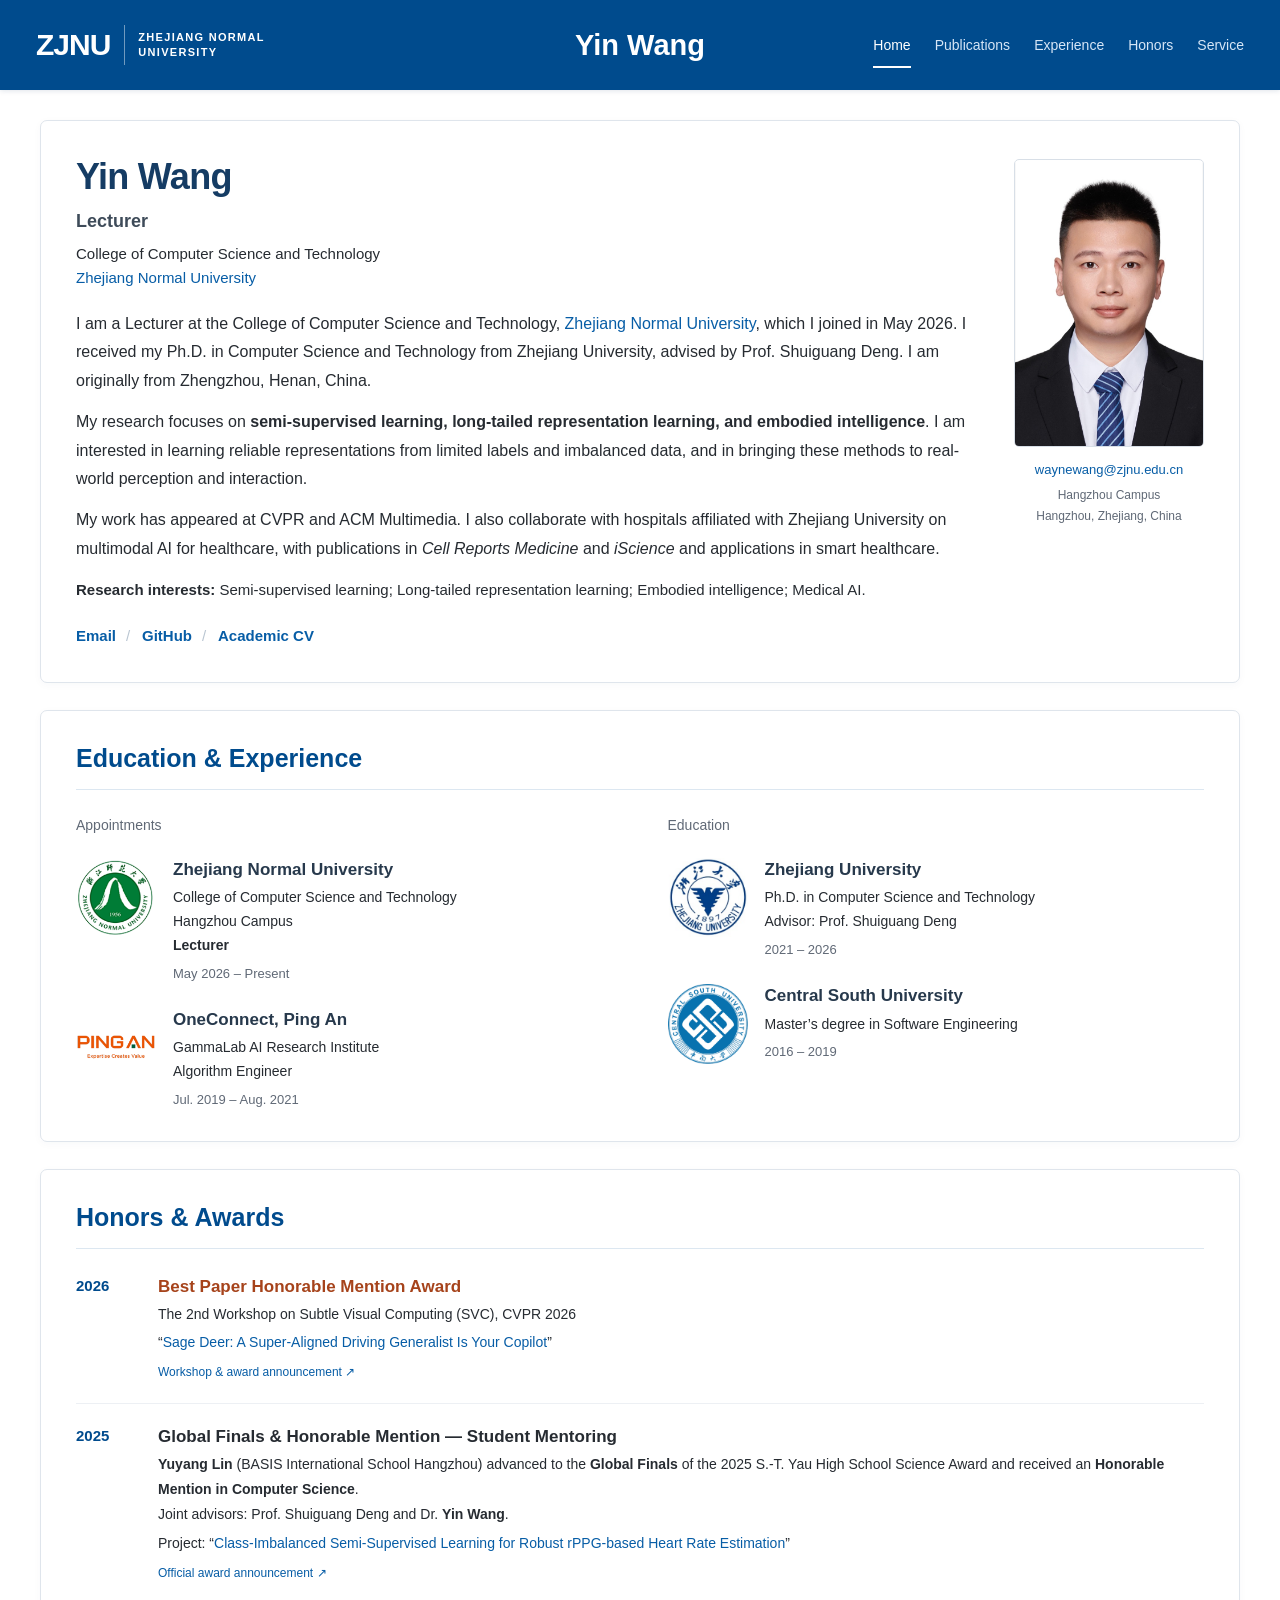
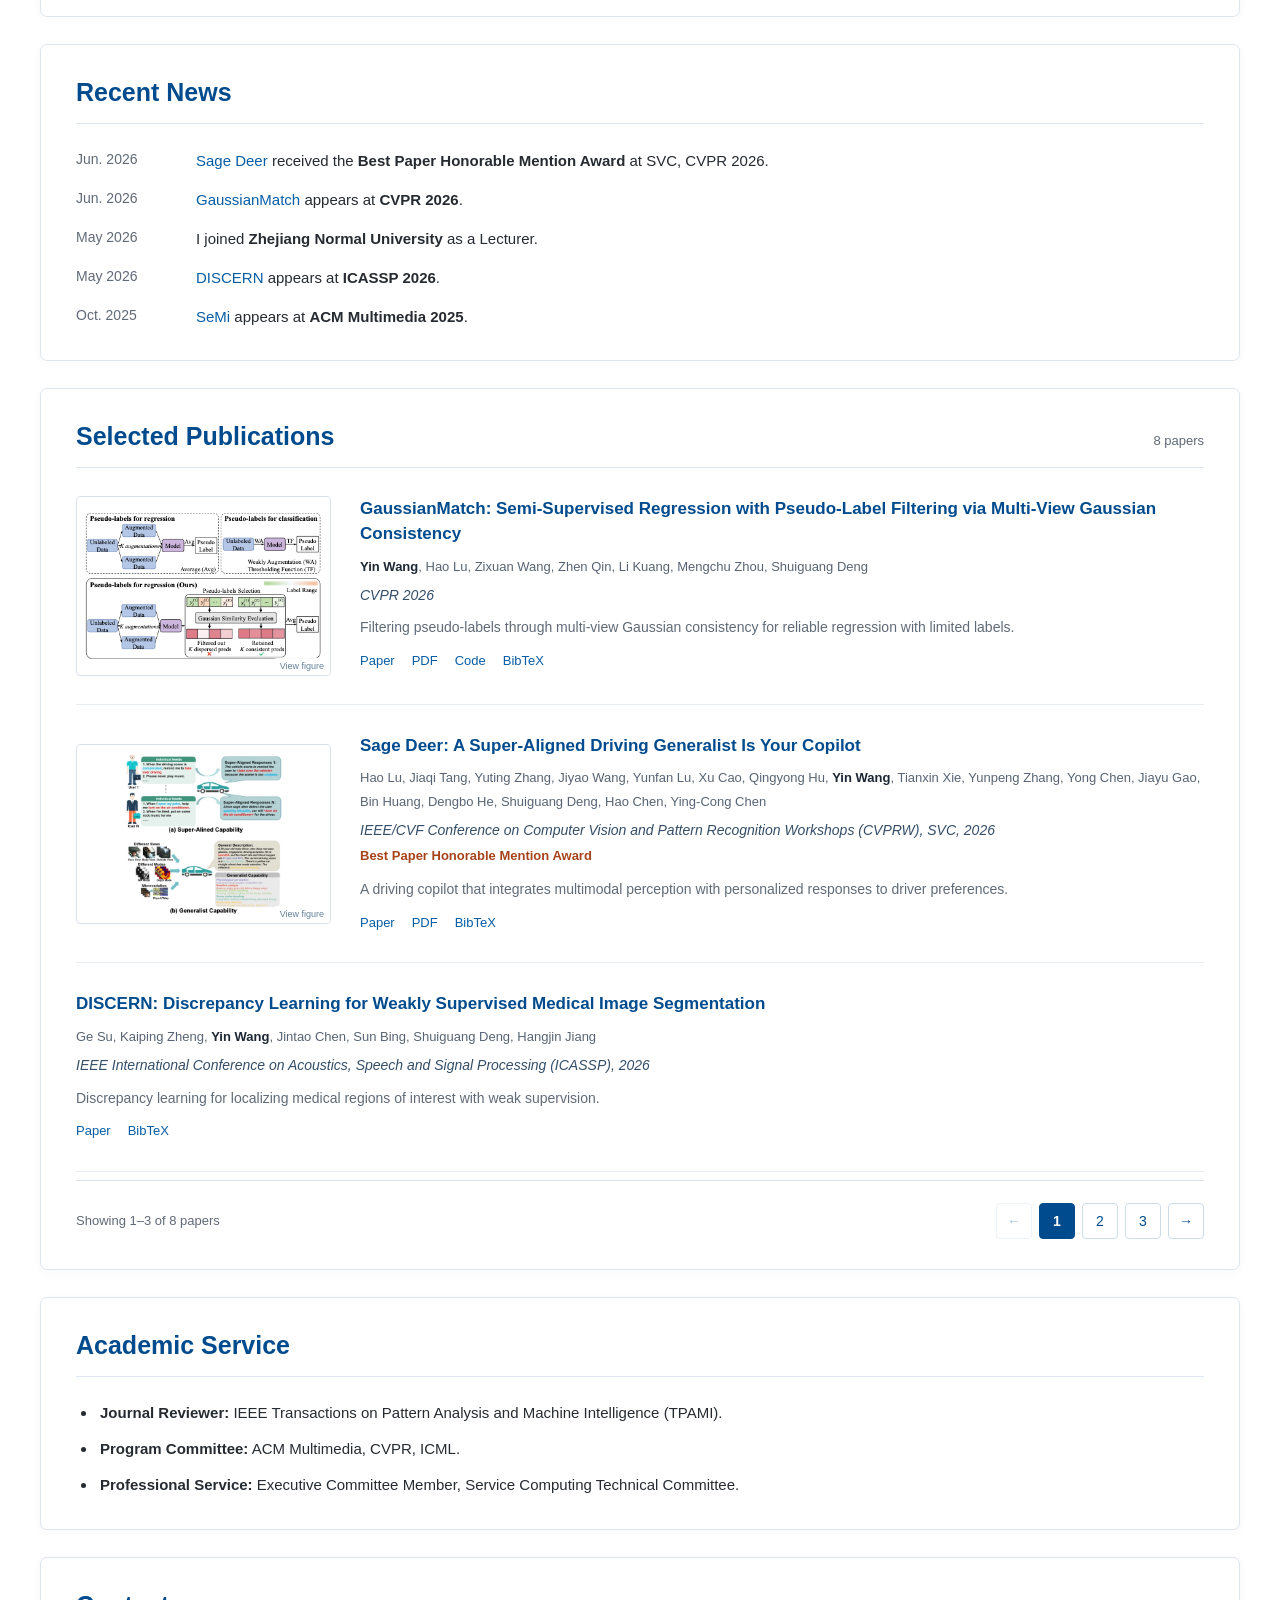
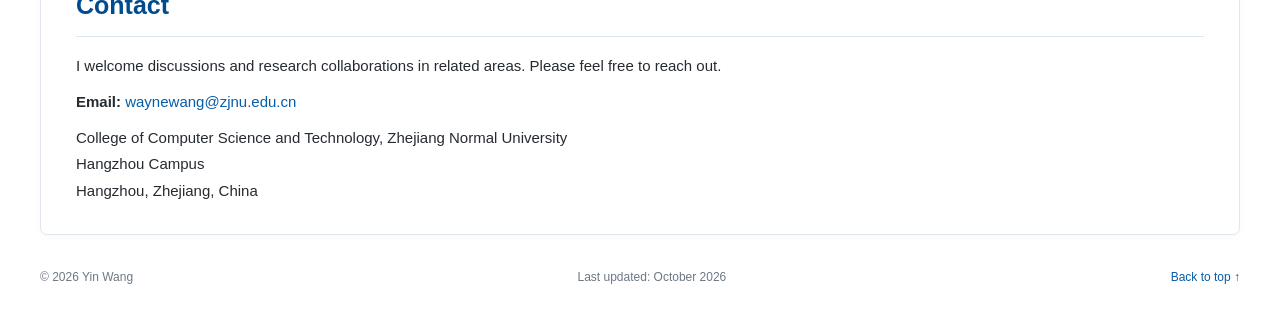
==== index.html @ e7c46ee1 "Highlight Yau Global Finals qualification and Computer Science Honorable Mention" ====
<!doctype html>
<html lang="en"><head>
<meta charset="utf-8"><meta name="viewport" content="width=device-width,initial-scale=1"><meta name="theme-color" content="#004b8d">
<title>Yin Wang | Zhejiang Normal University</title>
<meta name="description" content="Yin Wang is a Lecturer at Zhejiang Normal University. Research: semi-supervised learning, long-tailed representation learning, and embodied intelligence.">
<meta property="og:title" content="Yin Wang | Zhejiang Normal University"><meta property="og:type" content="website">
<meta property="og:description" content="Academic homepage of Yin Wang. Research, publications, honors, and academic service.">
<link rel="icon" href="assets/favicon.svg" type="image/svg+xml"><link rel="stylesheet" href="styles-blue.css?v=20261017-blue3"><script src="app-blue.js?v=20261017-blue3" defer></script>
</head><body>
<a class="skip-link" href="#main">Skip to content</a>
<header class="site-header"><div class="header-inner">
<a class="university-brand" href="https://www.zjnu.edu.cn/" target="_blank" rel="noopener noreferrer"><span class="university-initials">ZJNU</span><span>ZHEJIANG NORMAL<br>UNIVERSITY</span></a>
<a class="header-name" href="#about">Yin Wang</a>
<nav aria-label="Main navigation"><a class="active" href="#about">Home</a><a href="#publications">Publications</a><a href="#experience">Experience</a><a href="#honors">Honors</a><a href="#service">Service</a></nav>
</div></header>
<main id="main" class="page-wrap">
<section class="panel profile-panel" id="about" aria-labelledby="profile-name">
<div class="profile-copy"><h1 id="profile-name">Yin Wang</h1><p class="position">Lecturer</p><p class="affiliation">College of Computer Science and Technology<br><a href="https://www.zjnu.edu.cn/" target="_blank" rel="noopener noreferrer">Zhejiang Normal University</a></p>
<p>I am a Lecturer at the College of Computer Science and Technology, <a href="https://www.zjnu.edu.cn/" target="_blank" rel="noopener noreferrer">Zhejiang Normal University</a>, which I joined in May 2026. I received my Ph.D. in Computer Science and Technology from Zhejiang University, advised by Prof. Shuiguang Deng. I am originally from Zhengzhou, Henan, China.</p>
<p>My research focuses on <strong>semi-supervised learning, long-tailed representation learning, and embodied intelligence</strong>. I am interested in learning reliable representations from limited labels and imbalanced data, and in bringing these methods to real-world perception and interaction.</p>
<p>My work has appeared at CVPR and ACM Multimedia. I also collaborate with hospitals affiliated with Zhejiang University on multimodal AI for healthcare, with publications in <em>Cell Reports Medicine</em> and <em>iScience</em> and applications in smart healthcare.</p>
<p class="research-interests"><strong>Research interests:</strong> Semi-supervised learning; Long-tailed representation learning; Embodied intelligence; Medical AI.</p>
<div class="profile-links"><a href="mailto:waynewang@zjnu.edu.cn">Email</a><a href="https://github.com/pywin" target="_blank" rel="noopener noreferrer">GitHub</a><a href="cv.html" target="_blank" rel="noopener noreferrer">Academic CV</a></div></div>
<aside class="profile-aside"><img class="profile-photo" src="assets/yin-wang.jpg" alt="Portrait of Yin Wang" width="659" height="1000" fetchpriority="high"><a href="mailto:waynewang@zjnu.edu.cn">waynewang@zjnu.edu.cn</a><p>Hangzhou Campus<br>Hangzhou, Zhejiang, China</p></aside></section>

<section class="panel" id="experience" aria-labelledby="experience-title"><h2 id="experience-title">Education &amp; Experience</h2><div class="experience-grid">
<div><h3 class="subheading">Appointments</h3><article class="experience-item"><div class="institution-logo"><img src="assets/zjnu-logo.svg" alt="Zhejiang Normal University logo" width="80" height="80" loading="lazy"></div><div><h4>Zhejiang Normal University</h4><p>College of Computer Science and Technology</p><p>Hangzhou Campus</p><p><strong>Lecturer</strong></p><p class="date">May 2026 – Present</p></div></article><article class="experience-item"><div class="institution-logo"><img src="assets/pingan-logo.svg" alt="Ping An logo" width="80" height="80" loading="lazy"></div><div><h4>OneConnect, Ping An</h4><p>GammaLab AI Research Institute</p><p>Algorithm Engineer</p><p class="date">Jul. 2019 – Aug. 2021</p></div></article></div>
<div><h3 class="subheading">Education</h3><article class="experience-item"><div class="institution-logo"><img src="assets/zju-logo.svg" alt="Zhejiang University logo" width="80" height="80" loading="lazy"></div><div><h4>Zhejiang University</h4><p>Ph.D. in Computer Science and Technology</p><p>Advisor: Prof. Shuiguang Deng</p><p class="date">2021 – 2026</p></div></article><article class="experience-item"><div class="institution-logo"><img src="assets/csu-logo.svg" alt="Central South University logo" width="80" height="80" loading="lazy"></div><div><h4>Central South University</h4><p>Master’s degree in Software Engineering</p><p class="date">2016 – 2019</p></div></article></div>
</div></section>

<section class="panel" id="honors" aria-labelledby="honors-title"><h2 id="honors-title">Honors &amp; Awards</h2>
<div class="honor-row featured-honor"><span class="honor-year">2026</span><div><h3>Best Paper Honorable Mention Award</h3><p>The 2nd Workshop on Subtle Visual Computing (SVC), CVPR 2026</p><p class="honor-paper">“<a href="https://openaccess.thecvf.com/content/CVPR2026W/SVC/html/Lu_Sage_Deer_A_Super-Aligned_Driving_Generalist_Is_Your_Copilot_CVPRW_2026_paper.html" target="_blank" rel="noopener noreferrer">Sage Deer: A Super-Aligned Driving Generalist Is Your Copilot</a>”</p><a href="https://sites.google.com/view/svc-cvpr26" target="_blank" rel="noopener noreferrer"><span class="small-link">Workshop &amp; award announcement ↗</span></a></div></div>
<div class="honor-row"><span class="honor-year">2025</span><div><h3>Global Finals &amp; Honorable Mention — Student Mentoring</h3><p><strong>Yuyang Lin</strong> (BASIS International School Hangzhou) advanced to the <strong>Global Finals</strong> of the 2025 S.-T. Yau High School Science Award and received an <strong>Honorable Mention in Computer Science</strong>.</p><p>Joint advisors: Prof. Shuiguang Deng and Dr. <strong>Yin Wang</strong>.</p><p class="honor-paper">Project: “<a href="https://www.yau-awards.com/uploads/file/20251111/20251111152436_54157.pdf" target="_blank" rel="noopener noreferrer">Class-Imbalanced Semi-Supervised Learning for Robust rPPG-based Heart Rate Estimation</a>”</p><span class="small-link"><a href="https://www.yau-awards.com/show-86-56.html" target="_blank" rel="noopener noreferrer">Official award announcement ↗</a></span></div></div>
</section>

<section class="panel" id="news" aria-labelledby="news-title"><h2 id="news-title">Recent News</h2><ul class="news-list">
<li><time datetime="2026-06">Jun. 2026</time><span><a href="#pub-sage-deer">Sage Deer</a> received the <strong>Best Paper Honorable Mention Award</strong> at SVC, CVPR 2026.</span></li>
<li><time datetime="2026-06">Jun. 2026</time><span><a href="#pub-gaussianmatch">GaussianMatch</a> appears at <strong>CVPR 2026</strong>.</span></li>
<li><time datetime="2026-05">May 2026</time><span>I joined <strong>Zhejiang Normal University</strong> as a Lecturer.</span></li>
<li><time datetime="2026-05">May 2026</time><span><a href="#pub-discern">DISCERN</a> appears at <strong>ICASSP 2026</strong>.</span></li>
<li><time datetime="2025-10">Oct. 2025</time><span><a href="#pub-semi">SeMi</a> appears at <strong>ACM Multimedia 2025</strong>.</span></li></ul></section>

<section class="panel publications-panel" id="publications" aria-labelledby="publications-title"><div class="section-heading"><h2 id="publications-title">Selected Publications</h2><span>8 papers</span></div><div class="publication-list" id="publication-list" data-page-size="3"><article class="publication" id="pub-gaussianmatch">
      <button type="button" class="figure-button" data-image="assets/gaussianmatch.png" data-caption="GaussianMatch: Semi-Supervised Regression with Pseudo-Label Filtering via Multi-View Gaussian Consistency" aria-label="Enlarge figure from GaussianMatch"><img src="assets/gaussianmatch.png" alt="Original figure from GaussianMatch" width="800" height="500" loading="lazy"><span>View figure</span></button>
      <div class="paper-details"><h3><a href="https://openaccess.thecvf.com/content/CVPR2026/html/Wang_GaussianMatch_Semi-Supervised_Regression_with_Pseudo-Label_Filtering_via_Multi-View_Gaussian_Consistency_CVPR_2026_paper.html" target="_blank" rel="noopener noreferrer">GaussianMatch: Semi-Supervised Regression with Pseudo-Label Filtering via Multi-View Gaussian Consistency</a></h3><p class="paper-authors"><strong>Yin Wang</strong>, Hao Lu, Zixuan Wang, Zhen Qin, Li Kuang, Mengchu Zhou, Shuiguang Deng</p><p class="paper-venue">CVPR 2026</p><p class="paper-summary">Filtering pseudo-labels through multi-view Gaussian consistency for reliable regression with limited labels.</p><div class="paper-links"><a href="https://openaccess.thecvf.com/content/CVPR2026/html/Wang_GaussianMatch_Semi-Supervised_Regression_with_Pseudo-Label_Filtering_via_Multi-View_Gaussian_Consistency_CVPR_2026_paper.html" target="_blank" rel="noopener noreferrer">Paper</a> <a href="https://openaccess.thecvf.com/content/CVPR2026/papers/Wang_GaussianMatch_Semi-Supervised_Regression_with_Pseudo-Label_Filtering_via_Multi-View_Gaussian_Consistency_CVPR_2026_paper.pdf" target="_blank" rel="noopener noreferrer">PDF</a> <a href="https://github.com/pywin/GaussianMatch" target="_blank" rel="noopener noreferrer">Code</a> <button type="button" data-cite="gaussianmatch">BibTeX</button></div></div></article><article class="publication" id="pub-sage-deer">
      <button type="button" class="figure-button" data-image="assets/sage-deer.svg" data-caption="Sage Deer: A Super-Aligned Driving Generalist Is Your Copilot" aria-label="Enlarge figure from Sage Deer"><img src="assets/sage-deer.svg" alt="Original figure from Sage Deer" width="800" height="500" loading="lazy"><span>View figure</span></button>
      <div class="paper-details"><h3><a href="https://openaccess.thecvf.com/content/CVPR2026W/SVC/html/Lu_Sage_Deer_A_Super-Aligned_Driving_Generalist_Is_Your_Copilot_CVPRW_2026_paper.html" target="_blank" rel="noopener noreferrer">Sage Deer: A Super-Aligned Driving Generalist Is Your Copilot</a></h3><p class="paper-authors">Hao Lu, Jiaqi Tang, Yuting Zhang, Jiyao Wang, Yunfan Lu, Xu Cao, Qingyong Hu, <strong>Yin Wang</strong>, Tianxin Xie, Yunpeng Zhang, Yong Chen, Jiayu Gao, Bin Huang, Dengbo He, Shuiguang Deng, Hao Chen, Ying-Cong Chen</p><p class="paper-venue">IEEE/CVF Conference on Computer Vision and Pattern Recognition Workshops (CVPRW), SVC, 2026</p><p class="paper-award">Best Paper Honorable Mention Award</p><p class="paper-summary">A driving copilot that integrates multimodal perception with personalized responses to driver preferences.</p><div class="paper-links"><a href="https://openaccess.thecvf.com/content/CVPR2026W/SVC/html/Lu_Sage_Deer_A_Super-Aligned_Driving_Generalist_Is_Your_Copilot_CVPRW_2026_paper.html" target="_blank" rel="noopener noreferrer">Paper</a> <a href="https://openaccess.thecvf.com/content/CVPR2026W/SVC/papers/Lu_Sage_Deer_A_Super-Aligned_Driving_Generalist_Is_Your_Copilot_CVPRW_2026_paper.pdf" target="_blank" rel="noopener noreferrer">PDF</a> <button type="button" data-cite="sage-deer">BibTeX</button></div></div></article><article class="publication no-figure" id="pub-discern">
      
      <div class="paper-details"><h3><a href="https://doi.org/10.1109/ICASSP55912.2026.11464619" target="_blank" rel="noopener noreferrer">DISCERN: Discrepancy Learning for Weakly Supervised Medical Image Segmentation</a></h3><p class="paper-authors">Ge Su, Kaiping Zheng, <strong>Yin Wang</strong>, Jintao Chen, Sun Bing, Shuiguang Deng, Hangjin Jiang</p><p class="paper-venue">IEEE International Conference on Acoustics, Speech and Signal Processing (ICASSP), 2026</p><p class="paper-summary">Discrepancy learning for localizing medical regions of interest with weak supervision.</p><div class="paper-links"><a href="https://doi.org/10.1109/ICASSP55912.2026.11464619" target="_blank" rel="noopener noreferrer">Paper</a> <button type="button" data-cite="discern">BibTeX</button></div></div></article><article class="publication" id="pub-semi">
      <button type="button" class="figure-button" data-image="assets/semi.png" data-caption="SeMi: When Imbalanced Semi-Supervised Learning Meets Mining Hard Examples" aria-label="Enlarge figure from SeMi"><img src="assets/semi.png" alt="Original figure from SeMi" width="800" height="500" loading="lazy"><span>View figure</span></button>
      <div class="paper-details"><h3><a href="https://doi.org/10.1145/3746027.3755450" target="_blank" rel="noopener noreferrer">SeMi: When Imbalanced Semi-Supervised Learning Meets Mining Hard Examples</a></h3><p class="paper-authors"><strong>Yin Wang</strong>, Zixuan Wang, Hao Lu, Zhen Qin, Hailiang Zhao, Guanjie Cheng, Xin Du, Ge Su, Li Kuang, Mengchu Zhou, Shuiguang Deng</p><p class="paper-venue">ACM MM 2025</p><p class="paper-summary">Hard-example mining and a class-balanced memory bank improve the use of unlabeled data in imbalanced learning.</p><div class="paper-links"><a href="https://doi.org/10.1145/3746027.3755450" target="_blank" rel="noopener noreferrer">Paper</a> <a href="https://arxiv.org/pdf/2501.06004" target="_blank" rel="noopener noreferrer">PDF</a> <a href="https://github.com/pywin/SeMi" target="_blank" rel="noopener noreferrer">Code</a> <button type="button" data-cite="semi">BibTeX</button></div></div></article><article class="publication" id="pub-period-llm">
      <button type="button" class="figure-button" data-image="assets/period-llm.svg" data-caption="Period-LLM: Extending the Periodic Capability of Multimodal Large Language Model" aria-label="Enlarge figure from Period-LLM"><img src="assets/period-llm.svg" alt="Original figure from Period-LLM" width="800" height="500" loading="lazy"><span>View figure</span></button>
      <div class="paper-details"><h3><a href="https://openaccess.thecvf.com/content/CVPR2025/html/Zhang_Period-LLM_Extending_the_Periodic_Capability_of_Multimodal_Large_Language_Model_CVPR_2025_paper.html" target="_blank" rel="noopener noreferrer">Period-LLM: Extending the Periodic Capability of Multimodal Large Language Model</a></h3><p class="paper-authors">Yuting Zhang, Hao Lu, Qingyong Hu, <strong>Yin Wang</strong>, Kaishen Yuan, Xin Liu, Kaishun Wu</p><p class="paper-venue">CVPR 2025</p><p class="paper-summary">Extending multimodal large language models to understand periodic phenomena across modalities.</p><div class="paper-links"><a href="https://openaccess.thecvf.com/content/CVPR2025/html/Zhang_Period-LLM_Extending_the_Periodic_Capability_of_Multimodal_Large_Language_Model_CVPR_2025_paper.html" target="_blank" rel="noopener noreferrer">Paper</a> <a href="https://openaccess.thecvf.com/content/CVPR2025/papers/Zhang_Period-LLM_Extending_the_Periodic_Capability_of_Multimodal_Large_Language_Model_CVPR_2025_paper.pdf" target="_blank" rel="noopener noreferrer">PDF</a> <a href="https://github.com/keke-nice/Period-LLM" target="_blank" rel="noopener noreferrer">Code</a> <button type="button" data-cite="period-llm">BibTeX</button></div></div></article><article class="publication" id="pub-hiba">
      <button type="button" class="figure-button" data-image="assets/hiba.svg" data-caption="rPPG-HiBa: Hierarchical Balanced Framework for Remote Physiological Measurement" aria-label="Enlarge figure from rPPG-HiBa"><img src="assets/hiba.svg" alt="Original figure from rPPG-HiBa" width="800" height="500" loading="lazy"><span>View figure</span></button>
      <div class="paper-details"><h3><a href="https://doi.org/10.1145/3664647.3680986" target="_blank" rel="noopener noreferrer">rPPG-HiBa: Hierarchical Balanced Framework for Remote Physiological Measurement</a></h3><p class="paper-authors"><strong>Yin Wang</strong>, Hao Lu, Ying-Cong Chen, Li Kuang, Mengchu Zhou, Shuiguang Deng</p><p class="paper-venue">ACM MM 2024</p><p class="paper-summary">A hierarchical balancing framework addresses long-tailed labels and domain differences in remote physiological measurement.</p><div class="paper-links"><a href="https://doi.org/10.1145/3664647.3680986" target="_blank" rel="noopener noreferrer">Paper</a> <a href="https://github.com/pywin/HiBa" target="_blank" rel="noopener noreferrer">Code</a> <button type="button" data-cite="hiba">BibTeX</button></div></div></article><article class="publication" id="pub-ccim">
      <button type="button" class="figure-button" data-image="assets/ccim.svg" data-caption="A multiomics analysis-assisted deep learning model identifies a macrophage-oriented module as a potential therapeutic target in colorectal cancer" aria-label="Enlarge figure from CCIM-Net"><img src="assets/ccim.svg" alt="Original figure from CCIM-Net" width="800" height="500" loading="lazy"><span>View figure</span></button>
      <div class="paper-details"><h3><a href="https://doi.org/10.1016/j.xcrm.2024.101399" target="_blank" rel="noopener noreferrer">A multiomics analysis-assisted deep learning model identifies a macrophage-oriented module as a potential therapeutic target in colorectal cancer</a></h3><p class="paper-authors">Xuanwen Bao, Qiong Li, Dong Chen, Xiaomeng Dai, Chuan Liu, Weihong Tian, Hangyu Zhang, Yuzhi Jin, <strong>Yin Wang</strong>, et al.</p><p class="paper-venue">Cell Reports Medicine · 2024</p><p class="paper-summary">Combining multiomics and deep learning to study the colorectal cancer immune microenvironment and chemotherapy response.</p><div class="paper-links"><a href="https://doi.org/10.1016/j.xcrm.2024.101399" target="_blank" rel="noopener noreferrer">Paper</a> <a href="https://pmc.ncbi.nlm.nih.gov/articles/PMC10897549/" target="_blank" rel="noopener noreferrer">Full text</a> <button type="button" data-cite="ccim">BibTeX</button></div></div></article><article class="publication" id="pub-speed">
      <button type="button" class="figure-button" data-image="https://cdn.ncbi.nlm.nih.gov/pmc/blobs/9e92/10709130/cecb3ba55392/fx1.jpg" data-caption="Development of a whole-slide-level segmentation-based dMMR/pMMR deep learning detector for colorectal cancer" aria-label="Enlarge figure from SPEED"><img src="https://cdn.ncbi.nlm.nih.gov/pmc/blobs/9e92/10709130/cecb3ba55392/fx1.jpg" alt="Original figure from SPEED" width="800" height="500" loading="lazy"><span>View figure</span></button>
      <div class="paper-details"><h3><a href="https://doi.org/10.1016/j.isci.2023.108468" target="_blank" rel="noopener noreferrer">Development of a whole-slide-level segmentation-based dMMR/pMMR deep learning detector for colorectal cancer</a></h3><p class="paper-authors">Zhou Tong, <strong>Yin Wang</strong>, Xuanwen Bao, et al.</p><p class="paper-venue">iScience · 2023</p><p class="paper-summary">Whole-slide pathology segmentation for automatic identification of mismatch repair status in colorectal cancer.</p><div class="paper-links"><a href="https://doi.org/10.1016/j.isci.2023.108468" target="_blank" rel="noopener noreferrer">Paper</a> <a href="https://pmc.ncbi.nlm.nih.gov/articles/PMC10709130/" target="_blank" rel="noopener noreferrer">Full text</a> <button type="button" data-cite="speed">BibTeX</button></div></div></article></div><nav class="publication-pagination" aria-label="Publication pages" hidden><p id="publication-page-status" role="status" aria-live="polite"></p><div class="pagination-buttons"></div></nav></section>
<section class="panel" id="service" aria-labelledby="service-title"><h2 id="service-title">Academic Service</h2><ul class="service-list"><li><strong>Journal Reviewer:</strong> IEEE Transactions on Pattern Analysis and Machine Intelligence (TPAMI).</li><li><strong>Program Committee:</strong> ACM Multimedia, CVPR, ICML.</li><li><strong>Professional Service:</strong> Executive Committee Member, Service Computing Technical Committee.</li></ul></section>
<section class="panel contact-panel" id="contact" aria-labelledby="contact-title"><h2 id="contact-title">Contact</h2><p>I welcome discussions and research collaborations in related areas. Please feel free to reach out.</p><p><strong>Email:</strong> <a href="mailto:waynewang@zjnu.edu.cn">waynewang@zjnu.edu.cn</a></p><p>College of Computer Science and Technology, Zhejiang Normal University<br>Hangzhou Campus<br>Hangzhou, Zhejiang, China</p></section>
</main><footer class="page-wrap site-footer"><span>© <span id="copyright-year">2026</span> Yin Wang</span><span>Last updated: October 2026</span><a href="#about">Back to top ↑</a></footer>
<dialog id="citation-dialog" aria-labelledby="citation-title"><div class="dialog-heading"><h2 id="citation-title">Cite this paper</h2><button type="button" data-close-dialog="citation-dialog" aria-label="Close citation">×</button></div><pre id="citation-content"></pre><div class="dialog-footer"><span id="copy-status" role="status"></span><button type="button" id="copy-citation" class="blue-button">Copy BibTeX</button></div></dialog>
<dialog id="figure-dialog" class="figure-dialog" aria-labelledby="figure-title"><div class="dialog-heading"><h2 id="figure-title">Paper figure</h2><button type="button" data-close-dialog="figure-dialog" aria-label="Close figure">×</button></div><img id="large-figure" alt=""><p id="figure-caption"></p></dialog>
<script type="application/json" id="citation-data">{"gaussianmatch": "@inproceedings{wang2026gaussianmatch,\n  title={GaussianMatch: Semi-Supervised Regression with Pseudo-Label Filtering via Multi-View Gaussian Consistency},\n  author={Wang, Yin and Lu, Hao and Wang, Zixuan and Qin, Zhen and Kuang, Li and Zhou, Mengchu and Deng, Shuiguang},\n  booktitle={Proceedings of the IEEE/CVF Conference on Computer Vision and Pattern Recognition (CVPR)},\n  year={2026}\n}", "sage-deer": "@inproceedings{lu2026sagedeer,\n  title={Sage Deer: A Super-Aligned Driving Generalist Is Your Copilot},\n  author={Lu, Hao and Tang, Jiaqi and Zhang, Yuting and Wang, Jiyao and Lu, Yunfan and Cao, Xu and Hu, Qingyong and Wang, Yin and Xie, Tianxin and Zhang, Yunpeng and Chen, Yong and Gao, Jiayu and Huang, Bin and He, Dengbo and Deng, Shuiguang and Chen, Hao and Chen, Yingcong},\n  booktitle={Proceedings of the IEEE/CVF Conference on Computer Vision and Pattern Recognition Workshops},\n  pages={1299--1309},\n  year={2026}\n}", "discern": "@inproceedings{su2026discern,\n  title={DISCERN: Discrepancy Learning for Weakly Supervised Medical Image Segmentation},\n  author={Su, Ge and Zheng, Kaiping and Wang, Yin and Chen, Jintao and Bing, Sun and Deng, Shuiguang and Jiang, Hangjin},\n  booktitle={IEEE International Conference on Acoustics, Speech and Signal Processing (ICASSP)},\n  year={2026},\n  doi={10.1109/ICASSP55912.2026.11464619}\n}", "semi": "@inproceedings{wang2025semi,\n  title={SeMi: When Imbalanced Semi-Supervised Learning Meets Mining Hard Examples},\n  author={Wang, Yin and Wang, Zixuan and Lu, Hao and Qin, Zhen and Zhao, Hailiang and Cheng, Guanjie and Du, Xin and Su, Ge and Kuang, Li and Zhou, Mengchu and Deng, Shuiguang},\n  booktitle={Proceedings of the 33rd ACM International Conference on Multimedia},\n  pages={499--507},\n  year={2025},\n  doi={10.1145/3746027.3755450}\n}", "period-llm": "@inproceedings{zhang2025periodllm,\n  title={Period-LLM: Extending the Periodic Capability of Multimodal Large Language Model},\n  author={Zhang, Yuting and Lu, Hao and Hu, Qingyong and Wang, Yin and Yuan, Kaishen and Liu, Xin and Wu, Kaishun},\n  booktitle={Proceedings of the IEEE/CVF Conference on Computer Vision and Pattern Recognition (CVPR)},\n  pages={29237--29247},\n  year={2025}\n}", "hiba": "@inproceedings{wang2024rppghiba,\n  title={rPPG-HiBa: Hierarchical Balanced Framework for Remote Physiological Measurement},\n  author={Wang, Yin and Lu, Hao and Chen, Ying-Cong and Kuang, Li and Zhou, Mengchu and Deng, Shuiguang},\n  booktitle={Proceedings of the 32nd ACM International Conference on Multimedia},\n  pages={2982--2991},\n  year={2024}\n}", "ccim": "@article{bao2024multiomics,\n  title={A multiomics analysis-assisted deep learning model identifies a macrophage-oriented module as a potential therapeutic target in colorectal cancer},\n  author={Bao, Xuanwen and Li, Qiong and Chen, Dong and Dai, Xiaomeng and Liu, Chuan and Tian, Weihong and Zhang, Hangyu and Jin, Yuzhi and Wang, Yin and Cheng, Jinlin and Lai, Chunyu and Ye, Chanqi and Xin, Shan and Li, Xin and Su, Ge and Ding, Yongfeng and Xiong, Yangyang and Xie, Jindong and Tano, Vincent and Wang, Yanfang and Fu, Wenguang and Deng, Shuiguang and Fang, Weijia and Sheng, Jianpeng and Ruan, Jian and Zhao, Peng},\n  journal={Cell Reports Medicine},\n  volume={5},\n  number={2},\n  pages={101399},\n  year={2024},\n  doi={10.1016/j.xcrm.2024.101399}\n}", "speed": "@article{tong2023speed,\n  title={Development of a whole-slide-level segmentation-based dMMR/pMMR deep learning detector for colorectal cancer},\n  author={Tong, Zhou and Wang, Yin and Bao, Xuanwen and Deng, Yu and Lin, Bo and Su, Ge and Ye, Kejun and Dai, Xiaomeng and Zhang, Hangyu and Liu, Lulu and Wang, Wenyu and Zheng, Yi and Fang, Weijia and Zhao, Peng and Ding, Peirong and Deng, Shuiguang and Xu, Xiangming},\n  journal={iScience},\n  volume={26},\n  pages={108468},\n  year={2023},\n  doi={10.1016/j.isci.2023.108468}\n}"}</script></body></html>
---- styles-blue.css ----
@charset "UTF-8";
:root{--blue:#004b8d;--link:#075da6;--ink:#262b31;--muted:#606976;--line:#dfe5ec}*{box-sizing:border-box}html{scroll-behavior:smooth;scroll-padding-top:112px}body{margin:0;background:#fff;color:var(--ink);font:16px/1.75 Arial,Helvetica,sans-serif;-webkit-font-smoothing:antialiased}p,h1,h2,h3,h4{margin:0}a{color:var(--link);text-decoration:none;text-underline-offset:4px}a:hover{text-decoration:underline}button{font:inherit;cursor:pointer}a,button{-webkit-tap-highlight-color:transparent}a:focus-visible,button:focus-visible{outline:3px solid #69b5ff;outline-offset:4px}::selection{background:#d9ebfc}strong{font-weight:600}.page-wrap{width:min(1200px,calc(100% - 72px));margin-inline:auto}.site-header{position:sticky;top:0;z-index:20;background:var(--blue);color:#fff;box-shadow:0 1px 5px #002e5c20}.header-inner{width:min(1320px,calc(100% - 72px));min-height:90px;margin:auto;display:grid;grid-template-columns:1fr auto 1fr;align-items:center;gap:35px}.site-header a{color:#fff}.university-brand{display:flex;align-items:center;gap:13px;width:fit-content;line-height:1.35}.university-brand:hover{text-decoration:none}.university-initials{font-size:30px;font-weight:700;letter-spacing:-1px;border-right:1px solid #ffffff70;padding-right:14px}.university-brand>span:last-child{font-size:11px;font-weight:600;letter-spacing:1.3px}.header-name{font-size:29px;font-weight:600;white-space:nowrap}.site-header nav{display:flex;justify-content:flex-end;gap:24px;align-items:center}.site-header nav a{font-size:14px;color:#d6e6f7;white-space:nowrap;padding:30px 0;position:relative}.site-header nav a.active,.site-header nav a:hover{color:white;text-decoration:none}.site-header nav a.active:after{content:"";height:2px;background:white;position:absolute;bottom:19px;left:0;right:0}.panel{background:#fff;border:1px solid var(--line);border-radius:7px;padding:30px 35px;margin:27px 0;box-shadow:0 2px 8px #173c6508;scroll-margin-top:111px}.panel h2{font-size:25px;line-height:1.4;font-weight:600;color:var(--blue);padding-bottom:13px;margin-bottom:23px;border-bottom:1px solid #dce7f1}.profile-panel{display:grid;grid-template-columns:minmax(0,1fr) 190px;gap:43px;padding-top:33px;padding-bottom:33px;margin-top:30px}.profile-copy h1{font-size:36px;line-height:1.25;font-weight:600;letter-spacing:-.7px;color:#153c64;margin-bottom:7px}.position{font-size:18px;color:#3e4b59;font-weight:600}.affiliation{font-size:15px;line-height:1.6;margin-top:4px;margin-bottom:20px}.profile-copy>p:not(.position):not(.affiliation){margin-top:12px;line-height:1.8}.profile-copy .research-interests{font-size:15px}.profile-aside{text-align:center;align-self:start;margin-top:5px}.profile-photo{display:block;width:100%;height:auto;border:1px solid #d8dfe7;border-radius:5px;aspect-ratio:2711/4115;object-fit:contain}.profile-aside>a{display:block;font-size:13px;margin-top:12px;overflow-wrap:anywhere}.profile-aside>p{font-size:12px;color:var(--muted);margin-top:3px}.profile-links{display:flex;gap:26px;margin-top:20px;font-size:15px;font-weight:600}.profile-links a+a{position:relative}.profile-links a+a:before{content:"/";position:absolute;left:-16px;color:#bac6d2;font-weight:400}.experience-grid{display:grid;grid-template-columns:1fr 1fr;gap:55px}.subheading{font-size:14px;color:var(--muted);font-weight:500;margin-bottom:20px}.experience-item{display:flex;gap:17px;margin-top:23px;align-items:flex-start}.experience-item:first-of-type{margin-top:0}.institution-label{display:grid;place-items:center;width:58px;min-width:58px;height:58px;border:1px solid #cfdfef;color:var(--blue);font-size:15px;font-weight:700;border-radius:50%;background:#fbfdff}.experience-item h4{font-size:17px;line-height:1.45;margin-bottom:4px;color:#27394c;font-weight:600}.experience-item p{font-size:14px;line-height:1.7}.experience-item .date{font-size:13px;color:var(--muted);margin-top:5px}.honor-row{display:grid;grid-template-columns:66px 1fr;gap:16px;padding:18px 0;border-top:1px solid #edf0f4}.honor-row:first-of-type{border:0;padding-top:0}.honor-row:last-child{padding-bottom:0}.honor-year{font-size:15px;font-weight:600;color:var(--blue);line-height:1.8}.honor-row h3{font-size:17px;font-weight:600}.featured-honor h3{color:#a6431b}.honor-row p{font-size:14px;line-height:1.8}.honor-paper{margin-top:3px}.small-link{font-size:12px;display:inline-block;margin-top:7px}.news-list{list-style:none;padding:0;margin:0}.news-list li{display:grid;grid-template-columns:102px 1fr;gap:18px;margin-top:12px;font-size:15px;line-height:1.8}.news-list li:first-child{margin-top:0}.news-list time{color:var(--muted);font-size:14px;font-variant-numeric:tabular-nums}.section-heading{display:flex;align-items:baseline;gap:20px;border-bottom:1px solid #dce7f1;margin-bottom:0}.section-heading h2{margin:0;border:0;flex:1}.section-heading>span{font-size:13px;color:var(--muted)}.publication{display:grid;grid-template-columns:255px minmax(0,1fr);gap:29px;padding:28px 0;border-bottom:1px solid #e7edf3;scroll-margin-top:112px}.publication:last-child{border:0;padding-bottom:3px}.publication:hover{background:#fcfdff}.figure-button{position:relative;padding:8px;width:255px;min-height:163px;height:180px;background:#fff;border:1px solid #dce3eb;border-radius:4px;align-self:center;overflow:hidden;transition:border-color .15s}.figure-button:hover{border-color:#7daed6}.figure-button img{display:block;width:100%;height:100%;object-fit:contain}.figure-button>span{position:absolute;bottom:0;right:0;font-size:9px;background:#ffffffed;border-top-left-radius:3px;line-height:1.6;color:#63809a;padding:1px 6px}.paper-details h3{font-size:17px;line-height:1.5;font-weight:600;margin-bottom:8px}.paper-details h3 a{color:var(--blue)}.paper-authors{font-size:13px;line-height:1.8;color:#586473;margin-bottom:6px}.paper-authors strong{color:#1d2734}.paper-venue{font-size:14px;line-height:1.6;font-style:italic;color:#344e68}.paper-award{font-size:13px;color:#a6431b;font-weight:600;margin-top:4px}.paper-summary{font-size:14px;line-height:1.75;color:#606b77;margin-top:9px}.paper-links{display:flex;gap:17px;flex-wrap:wrap;font-size:13px;margin-top:10px}.paper-links button{border:0;padding:0;background:none;color:var(--link);font-size:13px;line-height:inherit}.paper-links button:hover{text-decoration:underline}.service-list{padding-left:21px;margin:0}.service-list li{padding-left:3px;margin-top:10px;font-size:15px}.service-list li:first-child{margin-top:0}.contact-panel>p{font-size:15px;margin-top:10px}.contact-panel h2{margin-bottom:16px}.site-footer{display:flex;justify-content:space-between;align-items:center;gap:20px;font-size:12px;color:#6d7884;padding:5px 0 28px}.site-footer>a{font-size:12px}.skip-link{position:fixed;top:-90px;left:20px;background:#fff;color:var(--blue);padding:8px 14px;z-index:100}.skip-link:focus{top:10px}dialog{width:min(740px,calc(100% - 32px));max-height:88dvh;border:1px solid #cbd8e5;border-radius:6px;padding:24px;color:var(--ink);box-shadow:0 10px 60px #132d4650}dialog::backdrop{background:#091f38b3}.dialog-heading{display:flex;align-items:center;justify-content:space-between;gap:22px}.dialog-heading h2{font-size:21px;color:var(--blue);line-height:1.5;font-weight:500}.dialog-heading button{border:0;background:none;line-height:1;padding:3px 7px;font-size:28px;color:#65788b}#citation-content{white-space:pre-wrap;overflow-wrap:anywhere;font:12px/1.8 ui-monospace,SFMono-Regular,Consolas,monospace;padding:17px;background:#f6f9fc;border:1px solid #e1e8ef;max-height:52dvh;overflow:auto}.dialog-footer{display:flex;align-items:center;justify-content:space-between;gap:20px;font-size:12px;color:var(--blue)}.blue-button{color:#fff;background:var(--blue);border:0;border-radius:3px;padding:8px 15px;font-size:13px}.figure-dialog{width:min(1140px,calc(100% - 32px));padding:20px}.figure-dialog .dialog-heading{margin-bottom:16px}.figure-dialog>img{display:block;width:100%;max-height:67dvh;object-fit:contain}.figure-dialog>p{font-size:13px;line-height:1.6;margin-top:15px;color:var(--muted)}
@media(max-width:1150px){.header-inner{gap:25px;grid-template-columns:1fr auto}.header-name{display:none}.site-header nav{gap:24px}.profile-panel{gap:30px;grid-template-columns:minmax(0,1fr) 175px}.publication{grid-template-columns:220px minmax(0,1fr);gap:24px}.figure-button{width:220px;height:165px}.experience-grid{gap:30px}}
@media(max-width:760px){html{scroll-padding-top:112px}.page-wrap,.header-inner{width:calc(100% - 32px)}body{font-size:15px}.header-inner{display:flex;flex-wrap:wrap;gap:0;min-height:95px;padding-top:12px}.university-brand{gap:10px}.university-initials{font-size:25px;padding-right:11px}.university-brand>span:last-child{font-size:9px;letter-spacing:1px}.header-name{display:block;margin-left:auto;font-size:23px}.site-header nav{width:100%;justify-content:space-between;gap:10px;order:3;margin-top:7px}.site-header nav a{font-size:11px;padding:9px 0 12px}.site-header nav a.active:after{bottom:5px}.panel{padding:23px 23px;margin:21px 0;border-radius:5px}.panel h2{font-size:22px;margin-bottom:20px;padding-bottom:11px}.profile-panel{display:grid;grid-template-columns:minmax(0,1fr) 115px;gap:20px;margin-top:23px}.profile-copy{display:contents}.profile-copy h1{grid-column:1;grid-row:1;font-size:31px;margin:0;align-self:end}.profile-copy .position{grid-column:1;grid-row:2;font-size:15px;margin-top:-15px}.profile-copy .affiliation{grid-column:1;grid-row:3;font-size:12px;line-height:1.7;margin:-12px 0 0}.profile-aside{grid-column:2;grid-row:1/4;margin:0;align-self:center}.profile-aside>a{font-size:8px;margin-top:7px}.profile-aside>p{font-size:8px;margin-top:2px}.profile-copy>p:not(.position):not(.affiliation){grid-column:1/-1;font-size:14px;line-height:1.85;margin-top:0}.profile-copy .research-interests{font-size:13px!important}.profile-links{grid-column:1/-1;margin-top:0;font-size:14px;gap:24px}.experience-grid{gap:25px}.subheading{font-size:12px;margin-bottom:16px}.experience-item{display:block;margin-top:24px}.institution-label{width:42px;min-width:42px;height:42px;font-size:11px;margin-bottom:10px}.experience-item h4{font-size:14px;line-height:1.5}.experience-item p{font-size:12px;line-height:1.8}.experience-item .date{font-size:11px}.honor-row{grid-template-columns:42px 1fr;gap:12px;padding:16px 0}.honor-year{font-size:13px}.honor-row h3{font-size:15px;line-height:1.6}.honor-row p{font-size:13px;line-height:1.8}.small-link{font-size:11px}.news-list li{grid-template-columns:68px 1fr;gap:12px;font-size:13px;margin-top:13px}.news-list time{font-size:11px;padding-top:2px}.section-heading h2{margin-bottom:0}.section-heading>span{font-size:11px}.publication{grid-template-columns:1fr;padding:23px 0;gap:17px}.figure-button{width:100%;height:180px;max-width:360px;justify-self:center;padding:9px}.figure-button>span{font-size:9px}.paper-details h3{font-size:16px;line-height:1.55}.paper-authors{font-size:12px;line-height:1.8}.paper-venue{font-size:13px}.paper-summary{font-size:13px}.paper-award{font-size:12px}.paper-links,.paper-links button{font-size:12px}.service-list li{font-size:13px;line-height:1.9}.contact-panel>p{font-size:13px}.site-footer{font-size:9px;gap:10px;padding:0 0 23px}.site-footer>a{font-size:10px}.dialog-heading h2{font-size:18px}dialog{padding:18px}#citation-content{font-size:10px}.figure-dialog{padding:14px}.figure-dialog>p{font-size:11px}}
@media(max-width:390px){.page-wrap,.header-inner{width:calc(100% - 24px)}.panel{padding:20px 18px}.profile-panel{grid-template-columns:minmax(0,1fr) 98px;gap:18px}.profile-copy h1{font-size:28px}.profile-copy .affiliation{font-size:11px}.profile-aside>a{font-size:7px}.header-name{font-size:21px}.university-brand>span:last-child{font-size:8px}.site-header nav a{font-size:10px}.honor-row{grid-template-columns:37px 1fr;gap:10px}}
@media(prefers-reduced-motion:reduce){html{scroll-behavior:auto}*{transition:none!important}}
@media print{.site-header,.profile-links,.paper-links,.figure-button>span,.site-footer>a{display:none}.page-wrap{width:100%}.panel{box-shadow:none;border:0;padding:0;margin:20px 0}body{font-size:11px}.profile-panel{grid-template-columns:1fr 125px}.publication{break-inside:avoid;grid-template-columns:150px 1fr}.figure-button{width:150px;height:110px}.paper-details h3{font-size:13px}.paper-authors,.paper-summary,.paper-venue{font-size:10px}.panel h2{font-size:18px}}

.publication.no-figure{grid-template-columns:1fr}.institution-label{text-align:center;white-space:nowrap;font-size:12px}

/* Official institution marks and publication page controls. */
.institution-logo{width:80px;min-width:80px;height:80px;display:flex;align-items:center;justify-content:center;background:#fff}
.institution-logo img{display:block;width:100%;height:100%;object-fit:contain}
.experience-item>div:last-child{min-width:0}
.publication[hidden],.publication-pagination[hidden]{display:none}
.publication-pagination{display:flex;align-items:center;justify-content:space-between;gap:18px;border-top:1px solid var(--line);padding-top:22px;margin-top:8px}
#publication-page-status{font-size:13px;color:var(--muted)}
.pagination-buttons{display:flex;align-items:center;gap:7px}
.pagination-buttons button{display:grid;place-items:center;min-width:36px;height:36px;padding:0 10px;background:#fff;border:1px solid #cedce9;border-radius:4px;color:var(--blue);font-size:14px;line-height:1}
.pagination-buttons button:hover:not(:disabled){background:#edf5fc;border-color:var(--blue)}
.pagination-buttons button[aria-current=page]{background:var(--blue);border-color:var(--blue);color:#fff;font-weight:600}
.pagination-buttons button:disabled{opacity:.35;cursor:default}
@media(max-width:760px){.institution-logo{width:64px;min-width:64px;height:64px;margin-bottom:12px}.publication-pagination{flex-direction:column;gap:12px;padding-top:18px}#publication-page-status{font-size:12px}.pagination-buttons button{min-width:34px;height:34px}}
@media print{.publication[hidden]{display:grid}.publication-pagination{display:none}}
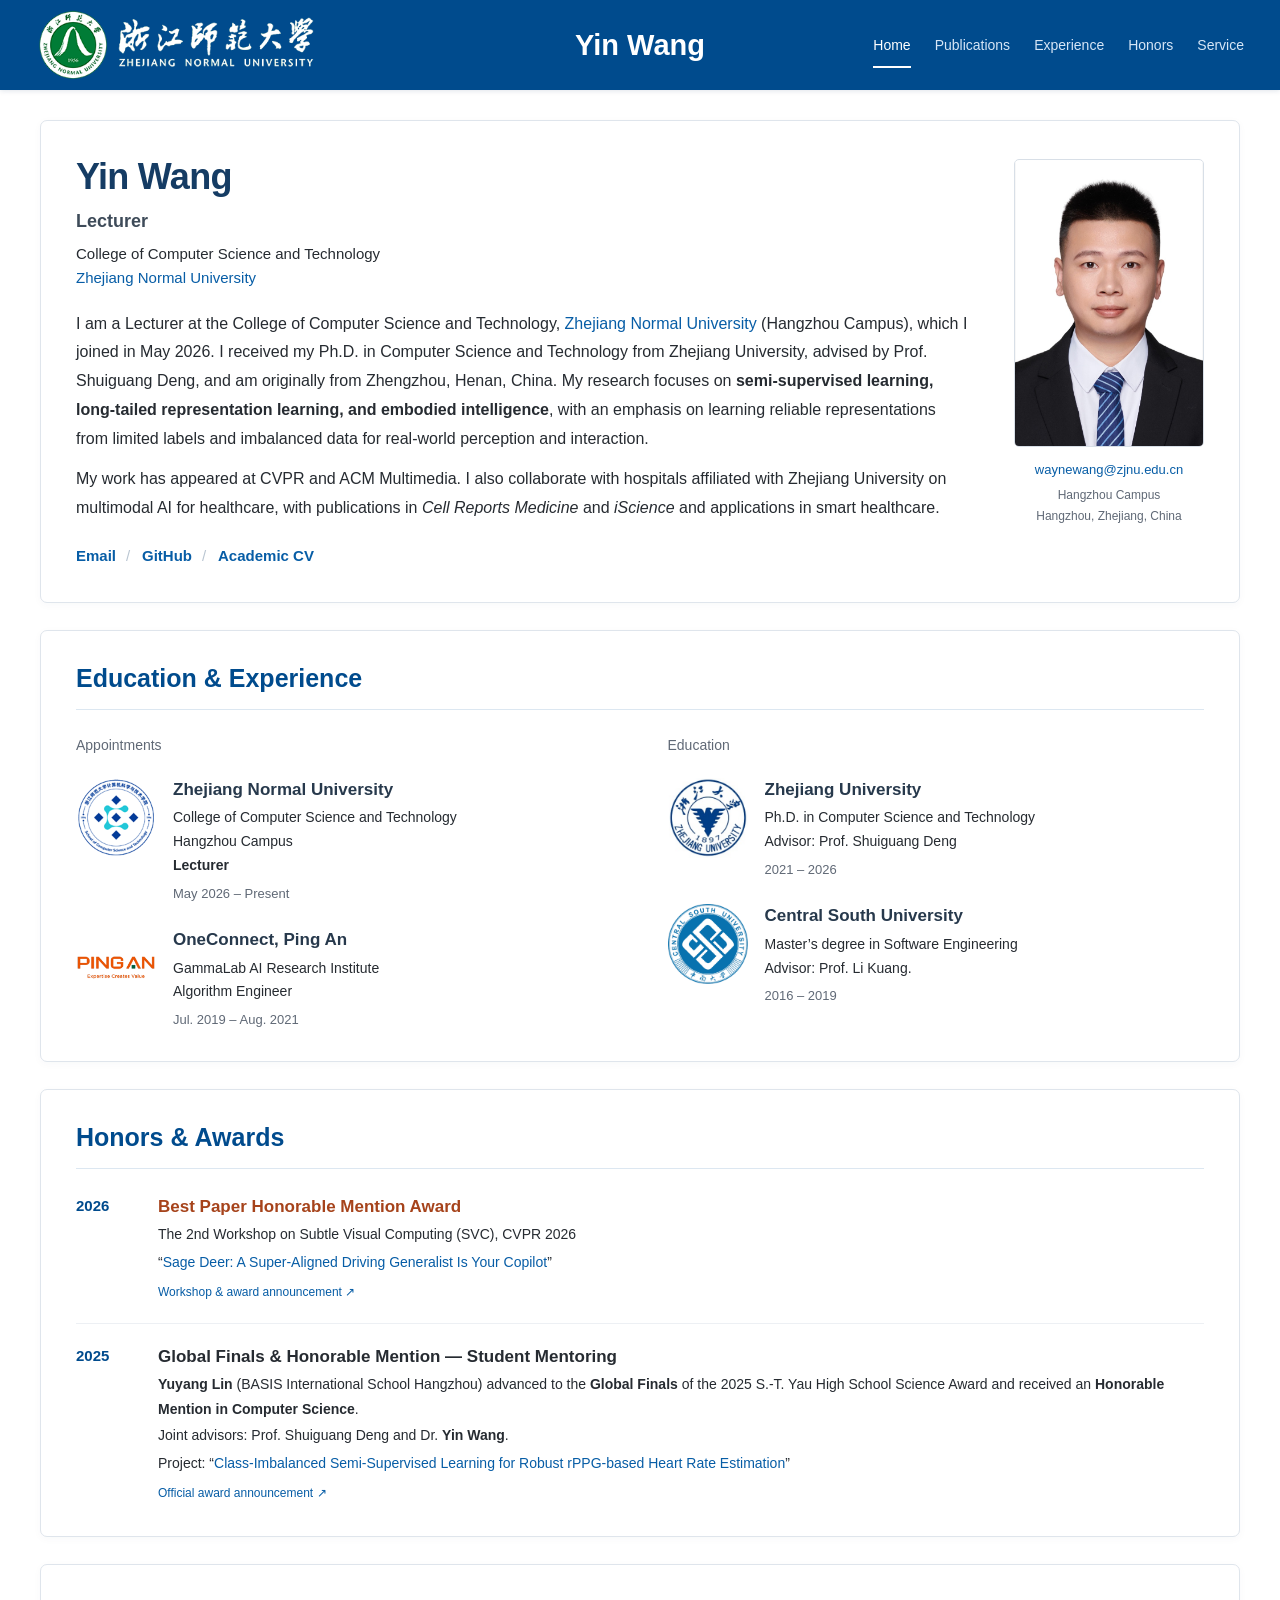
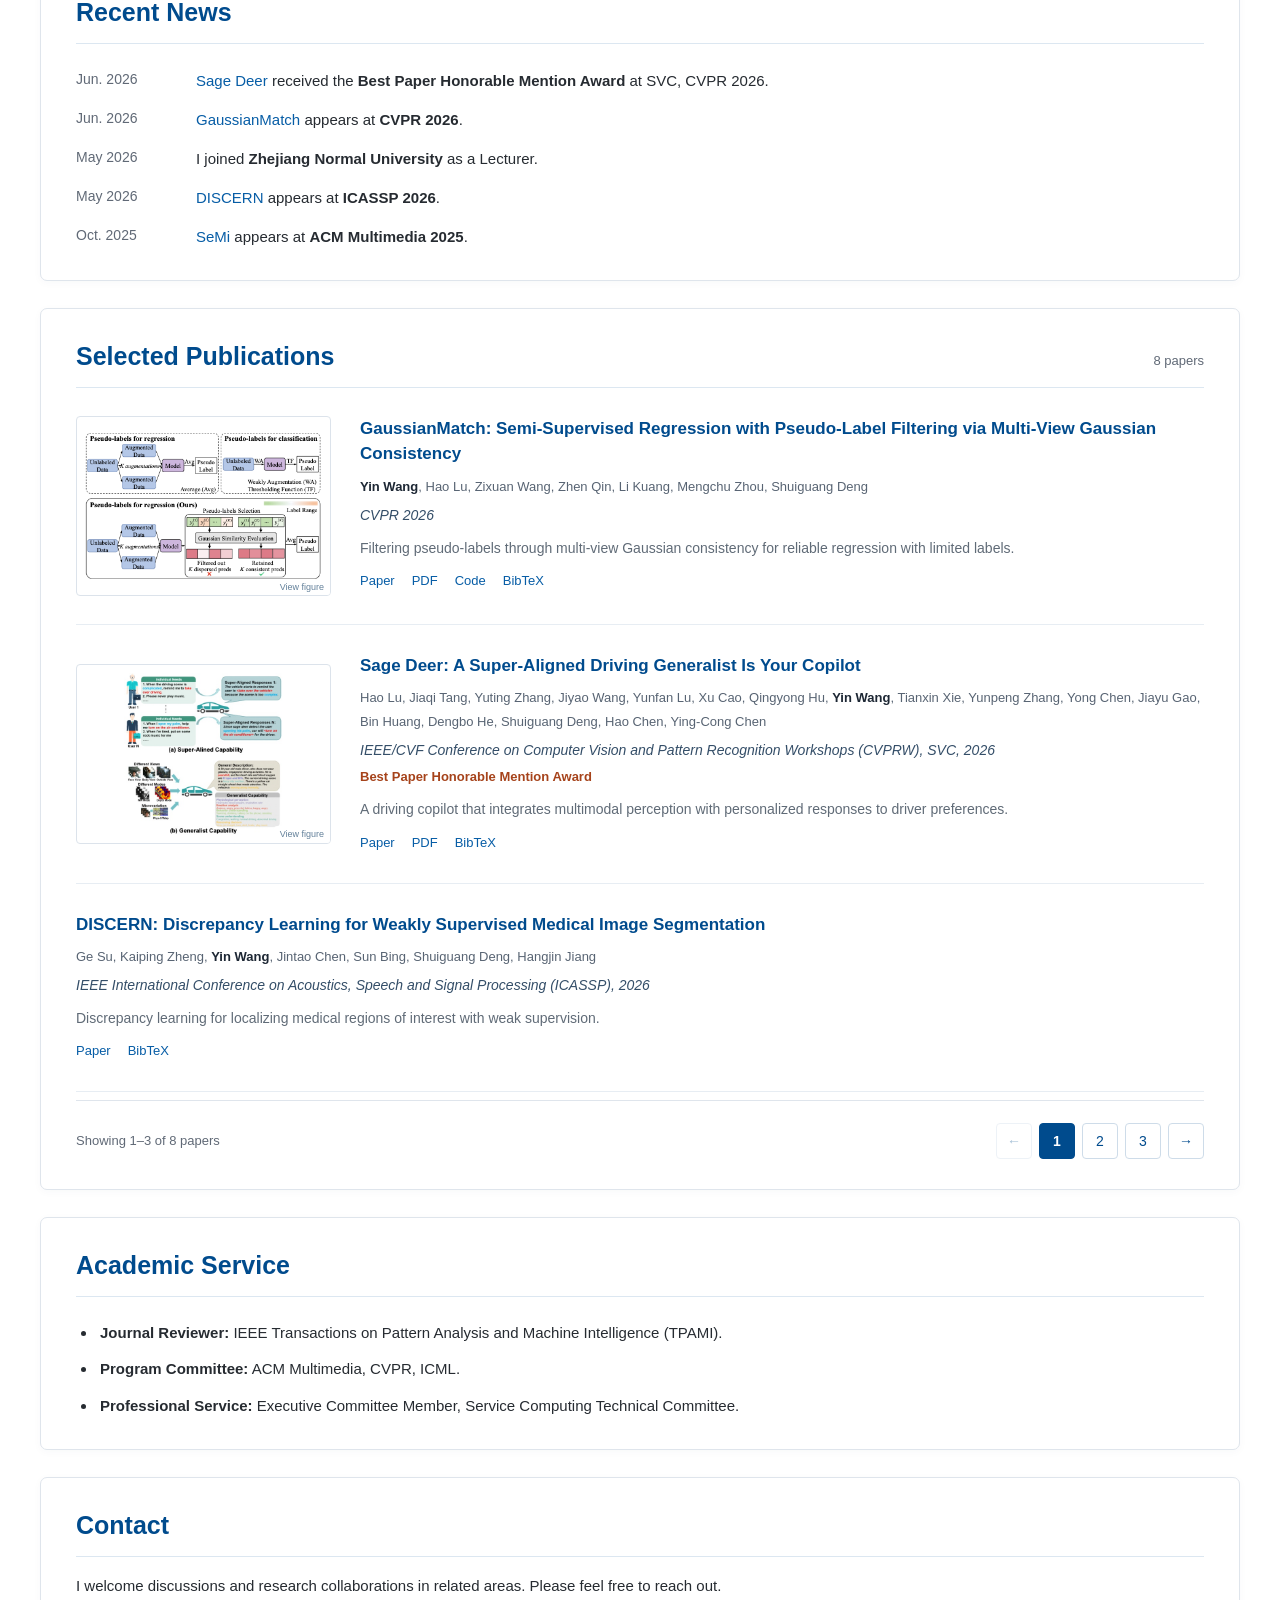
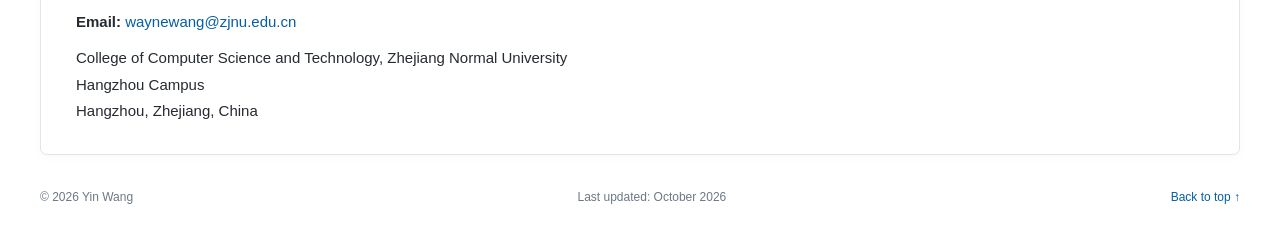
==== commit d14ba3b4: "Use official ZJNU branding, consolidate biography and add Prof. Li Kuang as master's advisor" ====
--- a/index.html
+++ b/index.html
@@ -5,27 +5,25 @@
 <meta name="description" content="Yin Wang is a Lecturer at Zhejiang Normal University. Research: semi-supervised learning, long-tailed representation learning, and embodied intelligence.">
 <meta property="og:title" content="Yin Wang | Zhejiang Normal University"><meta property="og:type" content="website">
 <meta property="og:description" content="Academic homepage of Yin Wang. Research, publications, honors, and academic service.">
-<link rel="icon" href="assets/favicon.svg" type="image/svg+xml"><link rel="stylesheet" href="styles-blue.css?v=20261017-blue3"><script src="app-blue.js?v=20261017-blue3" defer></script>
+<link rel="icon" href="assets/favicon.svg" type="image/svg+xml"><link rel="stylesheet" href="styles-blue.css?v=20261017-blue4"><script src="app-blue.js?v=20261017-blue4" defer></script>
 </head><body>
 <a class="skip-link" href="#main">Skip to content</a>
 <header class="site-header"><div class="header-inner">
-<a class="university-brand" href="https://www.zjnu.edu.cn/" target="_blank" rel="noopener noreferrer"><span class="university-initials">ZJNU</span><span>ZHEJIANG NORMAL<br>UNIVERSITY</span></a>
+<a class="university-brand" href="https://www.zjnu.edu.cn/" target="_blank" rel="noopener noreferrer" aria-label="Zhejiang Normal University"><img class="university-wordmark" src="assets/zjnu-wordmark.svg" alt="Zhejiang Normal University — official seal and English name" width="400" height="100"></a>
 <a class="header-name" href="#about">Yin Wang</a>
 <nav aria-label="Main navigation"><a class="active" href="#about">Home</a><a href="#publications">Publications</a><a href="#experience">Experience</a><a href="#honors">Honors</a><a href="#service">Service</a></nav>
 </div></header>
 <main id="main" class="page-wrap">
 <section class="panel profile-panel" id="about" aria-labelledby="profile-name">
 <div class="profile-copy"><h1 id="profile-name">Yin Wang</h1><p class="position">Lecturer</p><p class="affiliation">College of Computer Science and Technology<br><a href="https://www.zjnu.edu.cn/" target="_blank" rel="noopener noreferrer">Zhejiang Normal University</a></p>
-<p>I am a Lecturer at the College of Computer Science and Technology, <a href="https://www.zjnu.edu.cn/" target="_blank" rel="noopener noreferrer">Zhejiang Normal University</a>, which I joined in May 2026. I received my Ph.D. in Computer Science and Technology from Zhejiang University, advised by Prof. Shuiguang Deng. I am originally from Zhengzhou, Henan, China.</p>
-<p>My research focuses on <strong>semi-supervised learning, long-tailed representation learning, and embodied intelligence</strong>. I am interested in learning reliable representations from limited labels and imbalanced data, and in bringing these methods to real-world perception and interaction.</p>
-<p>My work has appeared at CVPR and ACM Multimedia. I also collaborate with hospitals affiliated with Zhejiang University on multimodal AI for healthcare, with publications in <em>Cell Reports Medicine</em> and <em>iScience</em> and applications in smart healthcare.</p>
-<p class="research-interests"><strong>Research interests:</strong> Semi-supervised learning; Long-tailed representation learning; Embodied intelligence; Medical AI.</p>
+<p class="bio-paragraph">I am a Lecturer at the College of Computer Science and Technology, <a href="https://www.zjnu.edu.cn/" target="_blank" rel="noopener noreferrer">Zhejiang Normal University</a> (Hangzhou Campus), which I joined in May 2026. I received my Ph.D. in Computer Science and Technology from Zhejiang University, advised by Prof. Shuiguang Deng, and am originally from Zhengzhou, Henan, China. My research focuses on <strong>semi-supervised learning, long-tailed representation learning, and embodied intelligence</strong>, with an emphasis on learning reliable representations from limited labels and imbalanced data for real-world perception and interaction.</p>
+<p class="bio-paragraph">My work has appeared at CVPR and ACM Multimedia. I also collaborate with hospitals affiliated with Zhejiang University on multimodal AI for healthcare, with publications in <em>Cell Reports Medicine</em> and <em>iScience</em> and applications in smart healthcare.</p>
 <div class="profile-links"><a href="mailto:waynewang@zjnu.edu.cn">Email</a><a href="https://github.com/pywin" target="_blank" rel="noopener noreferrer">GitHub</a><a href="cv.html" target="_blank" rel="noopener noreferrer">Academic CV</a></div></div>
 <aside class="profile-aside"><img class="profile-photo" src="assets/yin-wang.jpg" alt="Portrait of Yin Wang" width="659" height="1000" fetchpriority="high"><a href="mailto:waynewang@zjnu.edu.cn">waynewang@zjnu.edu.cn</a><p>Hangzhou Campus<br>Hangzhou, Zhejiang, China</p></aside></section>
 
 <section class="panel" id="experience" aria-labelledby="experience-title"><h2 id="experience-title">Education &amp; Experience</h2><div class="experience-grid">
-<div><h3 class="subheading">Appointments</h3><article class="experience-item"><div class="institution-logo"><img src="assets/zjnu-logo.svg" alt="Zhejiang Normal University logo" width="80" height="80" loading="lazy"></div><div><h4>Zhejiang Normal University</h4><p>College of Computer Science and Technology</p><p>Hangzhou Campus</p><p><strong>Lecturer</strong></p><p class="date">May 2026 – Present</p></div></article><article class="experience-item"><div class="institution-logo"><img src="assets/pingan-logo.svg" alt="Ping An logo" width="80" height="80" loading="lazy"></div><div><h4>OneConnect, Ping An</h4><p>GammaLab AI Research Institute</p><p>Algorithm Engineer</p><p class="date">Jul. 2019 – Aug. 2021</p></div></article></div>
-<div><h3 class="subheading">Education</h3><article class="experience-item"><div class="institution-logo"><img src="assets/zju-logo.svg" alt="Zhejiang University logo" width="80" height="80" loading="lazy"></div><div><h4>Zhejiang University</h4><p>Ph.D. in Computer Science and Technology</p><p>Advisor: Prof. Shuiguang Deng</p><p class="date">2021 – 2026</p></div></article><article class="experience-item"><div class="institution-logo"><img src="assets/csu-logo.svg" alt="Central South University logo" width="80" height="80" loading="lazy"></div><div><h4>Central South University</h4><p>Master’s degree in Software Engineering</p><p class="date">2016 – 2019</p></div></article></div>
+<div><h3 class="subheading">Appointments</h3><article class="experience-item"><div class="institution-logo"><img src="assets/zjnu-cs-logo.svg" alt="College of Computer Science and Technology, Zhejiang Normal University logo" width="80" height="80" loading="lazy"></div><div><h4>Zhejiang Normal University</h4><p>College of Computer Science and Technology</p><p>Hangzhou Campus</p><p><strong>Lecturer</strong></p><p class="date">May 2026 – Present</p></div></article><article class="experience-item"><div class="institution-logo"><img src="assets/pingan-logo.svg" alt="Ping An logo" width="80" height="80" loading="lazy"></div><div><h4>OneConnect, Ping An</h4><p>GammaLab AI Research Institute</p><p>Algorithm Engineer</p><p class="date">Jul. 2019 – Aug. 2021</p></div></article></div>
+<div><h3 class="subheading">Education</h3><article class="experience-item"><div class="institution-logo"><img src="assets/zju-logo.svg" alt="Zhejiang University logo" width="80" height="80" loading="lazy"></div><div><h4>Zhejiang University</h4><p>Ph.D. in Computer Science and Technology</p><p>Advisor: Prof. Shuiguang Deng</p><p class="date">2021 – 2026</p></div></article><article class="experience-item"><div class="institution-logo"><img src="assets/csu-logo.svg" alt="Central South University logo" width="80" height="80" loading="lazy"></div><div><h4>Central South University</h4><p>Master’s degree in Software Engineering</p><p>Advisor: Prof. Li Kuang.</p><p class="date">2016 – 2019</p></div></article></div>
 </div></section>
 
 <section class="panel" id="honors" aria-labelledby="honors-title"><h2 id="honors-title">Honors &amp; Awards</h2>
--- a/styles-blue.css
+++ b/styles-blue.css
@@ -22,3 +22,9 @@
 .pagination-buttons button:disabled{opacity:.35;cursor:default}
 @media(max-width:760px){.institution-logo{width:64px;min-width:64px;height:64px;margin-bottom:12px}.publication-pagination{flex-direction:column;gap:12px;padding-top:18px}#publication-page-status{font-size:12px}.pagination-buttons button{min-width:34px;height:34px}}
 @media print{.publication[hidden]{display:grid}.publication-pagination{display:none}}
+
+/* Official bilingual university wordmark. */
+.university-wordmark{display:block;width:280px;max-width:100%;height:auto}
+@media(max-width:1100px) and (min-width:761px){.university-wordmark{width:220px}}
+@media(max-width:760px){.university-wordmark{width:200px}.header-inner{min-height:108px}}
+@media(max-width:390px){.university-wordmark{width:170px}}
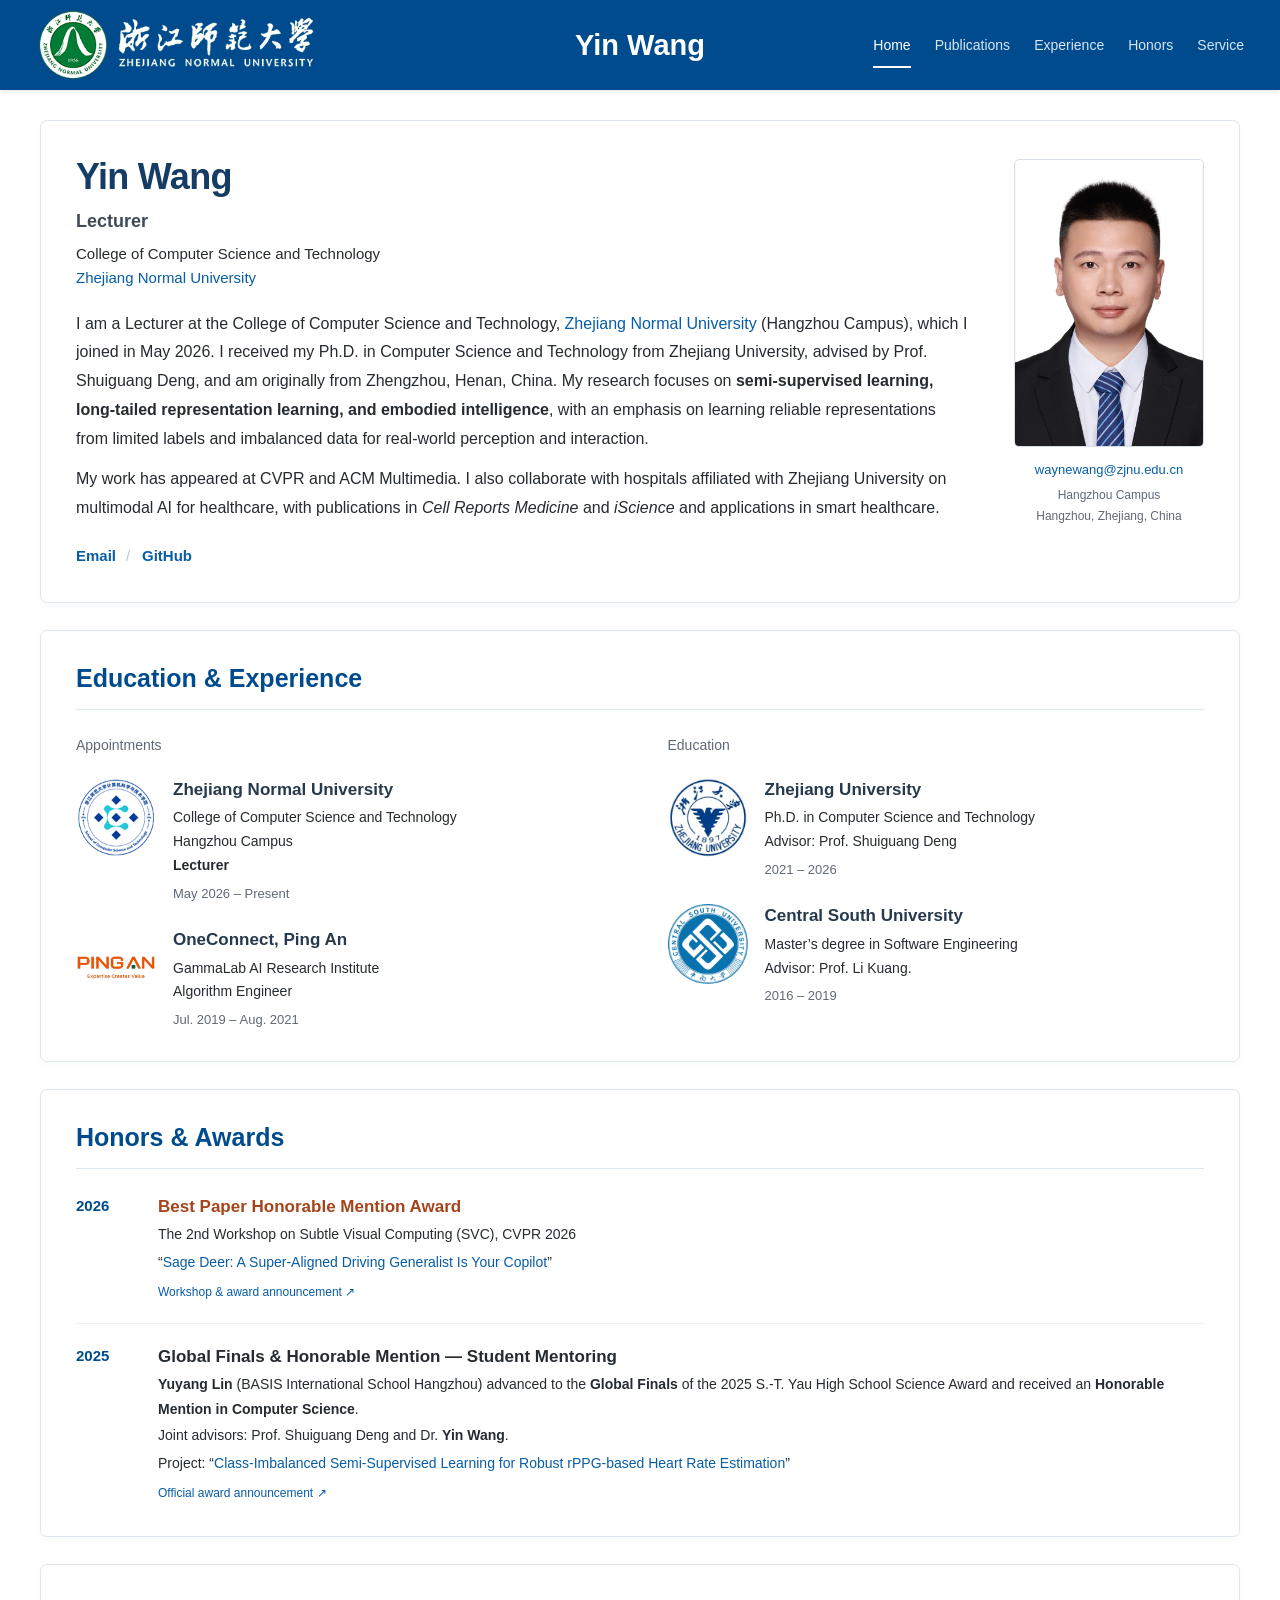
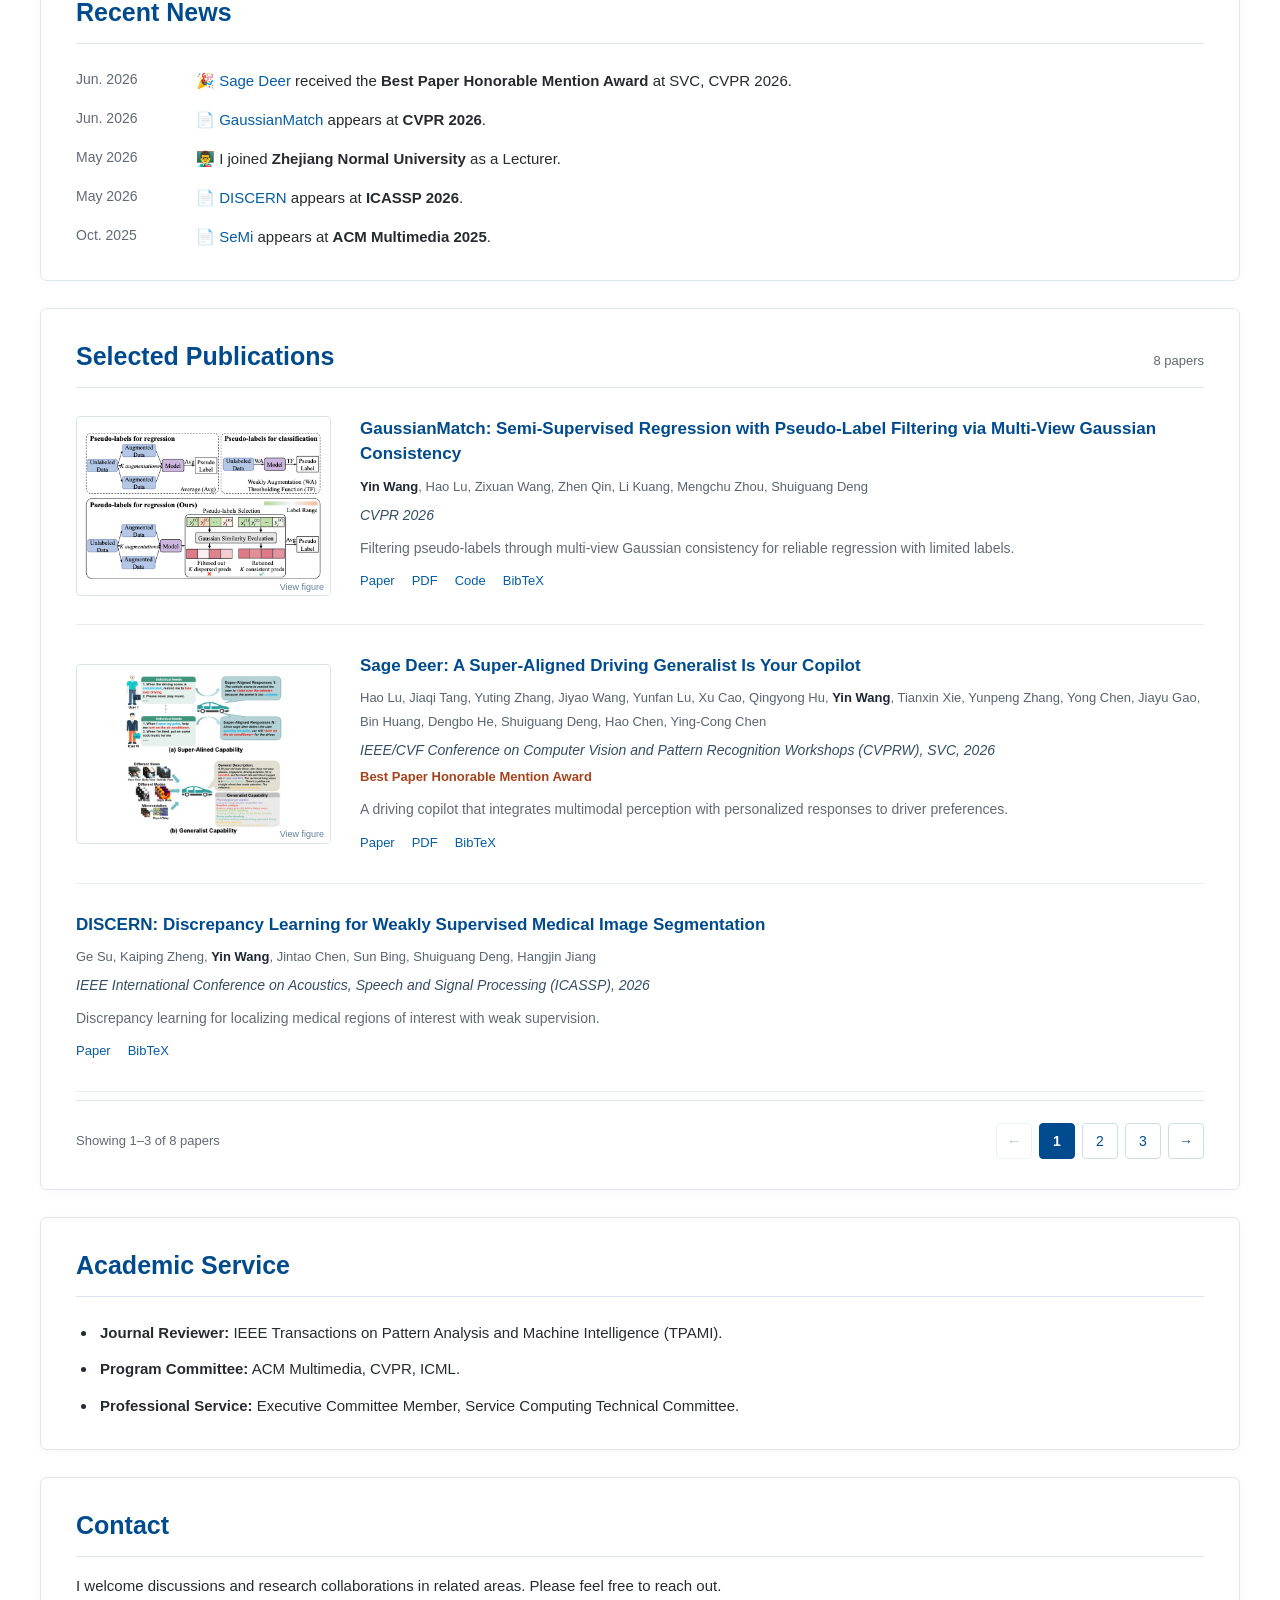
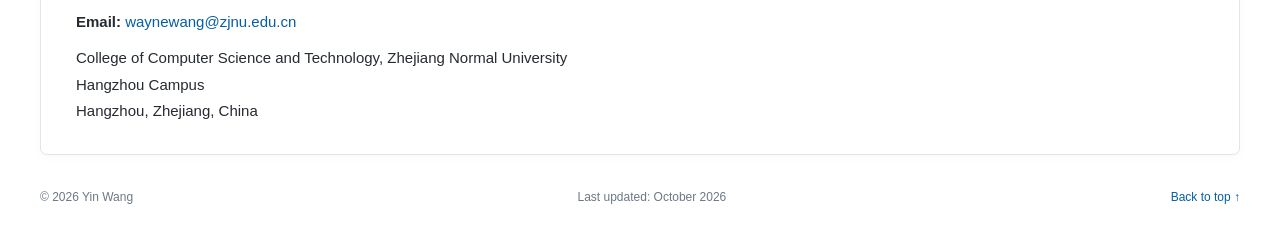
==== commit 1887a816: "Add decorative news icons and remove Academic CV link" ====
--- a/index.html
+++ b/index.html
@@ -18,7 +18,7 @@
 <div class="profile-copy"><h1 id="profile-name">Yin Wang</h1><p class="position">Lecturer</p><p class="affiliation">College of Computer Science and Technology<br><a href="https://www.zjnu.edu.cn/" target="_blank" rel="noopener noreferrer">Zhejiang Normal University</a></p>
 <p class="bio-paragraph">I am a Lecturer at the College of Computer Science and Technology, <a href="https://www.zjnu.edu.cn/" target="_blank" rel="noopener noreferrer">Zhejiang Normal University</a> (Hangzhou Campus), which I joined in May 2026. I received my Ph.D. in Computer Science and Technology from Zhejiang University, advised by Prof. Shuiguang Deng, and am originally from Zhengzhou, Henan, China. My research focuses on <strong>semi-supervised learning, long-tailed representation learning, and embodied intelligence</strong>, with an emphasis on learning reliable representations from limited labels and imbalanced data for real-world perception and interaction.</p>
 <p class="bio-paragraph">My work has appeared at CVPR and ACM Multimedia. I also collaborate with hospitals affiliated with Zhejiang University on multimodal AI for healthcare, with publications in <em>Cell Reports Medicine</em> and <em>iScience</em> and applications in smart healthcare.</p>
-<div class="profile-links"><a href="mailto:waynewang@zjnu.edu.cn">Email</a><a href="https://github.com/pywin" target="_blank" rel="noopener noreferrer">GitHub</a><a href="cv.html" target="_blank" rel="noopener noreferrer">Academic CV</a></div></div>
+<div class="profile-links"><a href="mailto:waynewang@zjnu.edu.cn">Email</a><a href="https://github.com/pywin" target="_blank" rel="noopener noreferrer">GitHub</a></div></div>
 <aside class="profile-aside"><img class="profile-photo" src="assets/yin-wang.jpg" alt="Portrait of Yin Wang" width="659" height="1000" fetchpriority="high"><a href="mailto:waynewang@zjnu.edu.cn">waynewang@zjnu.edu.cn</a><p>Hangzhou Campus<br>Hangzhou, Zhejiang, China</p></aside></section>
 
 <section class="panel" id="experience" aria-labelledby="experience-title"><h2 id="experience-title">Education &amp; Experience</h2><div class="experience-grid">
@@ -32,11 +32,11 @@
 </section>
 
 <section class="panel" id="news" aria-labelledby="news-title"><h2 id="news-title">Recent News</h2><ul class="news-list">
-<li><time datetime="2026-06">Jun. 2026</time><span><a href="#pub-sage-deer">Sage Deer</a> received the <strong>Best Paper Honorable Mention Award</strong> at SVC, CVPR 2026.</span></li>
-<li><time datetime="2026-06">Jun. 2026</time><span><a href="#pub-gaussianmatch">GaussianMatch</a> appears at <strong>CVPR 2026</strong>.</span></li>
-<li><time datetime="2026-05">May 2026</time><span>I joined <strong>Zhejiang Normal University</strong> as a Lecturer.</span></li>
-<li><time datetime="2026-05">May 2026</time><span><a href="#pub-discern">DISCERN</a> appears at <strong>ICASSP 2026</strong>.</span></li>
-<li><time datetime="2025-10">Oct. 2025</time><span><a href="#pub-semi">SeMi</a> appears at <strong>ACM Multimedia 2025</strong>.</span></li></ul></section>
+<li><time datetime="2026-06">Jun. 2026</time><span><span aria-hidden="true">🎉</span> <a href="#pub-sage-deer">Sage Deer</a> received the <strong>Best Paper Honorable Mention Award</strong> at SVC, CVPR 2026.</span></li>
+<li><time datetime="2026-06">Jun. 2026</time><span><span aria-hidden="true">📄</span> <a href="#pub-gaussianmatch">GaussianMatch</a> appears at <strong>CVPR 2026</strong>.</span></li>
+<li><time datetime="2026-05">May 2026</time><span><span aria-hidden="true">👨‍🏫</span> I joined <strong>Zhejiang Normal University</strong> as a Lecturer.</span></li>
+<li><time datetime="2026-05">May 2026</time><span><span aria-hidden="true">📄</span> <a href="#pub-discern">DISCERN</a> appears at <strong>ICASSP 2026</strong>.</span></li>
+<li><time datetime="2025-10">Oct. 2025</time><span><span aria-hidden="true">📄</span> <a href="#pub-semi">SeMi</a> appears at <strong>ACM Multimedia 2025</strong>.</span></li></ul></section>
 
 <section class="panel publications-panel" id="publications" aria-labelledby="publications-title"><div class="section-heading"><h2 id="publications-title">Selected Publications</h2><span>8 papers</span></div><div class="publication-list" id="publication-list" data-page-size="3"><article class="publication" id="pub-gaussianmatch">
       <button type="button" class="figure-button" data-image="assets/gaussianmatch.png" data-caption="GaussianMatch: Semi-Supervised Regression with Pseudo-Label Filtering via Multi-View Gaussian Consistency" aria-label="Enlarge figure from GaussianMatch"><img src="assets/gaussianmatch.png" alt="Original figure from GaussianMatch" width="800" height="500" loading="lazy"><span>View figure</span></button>
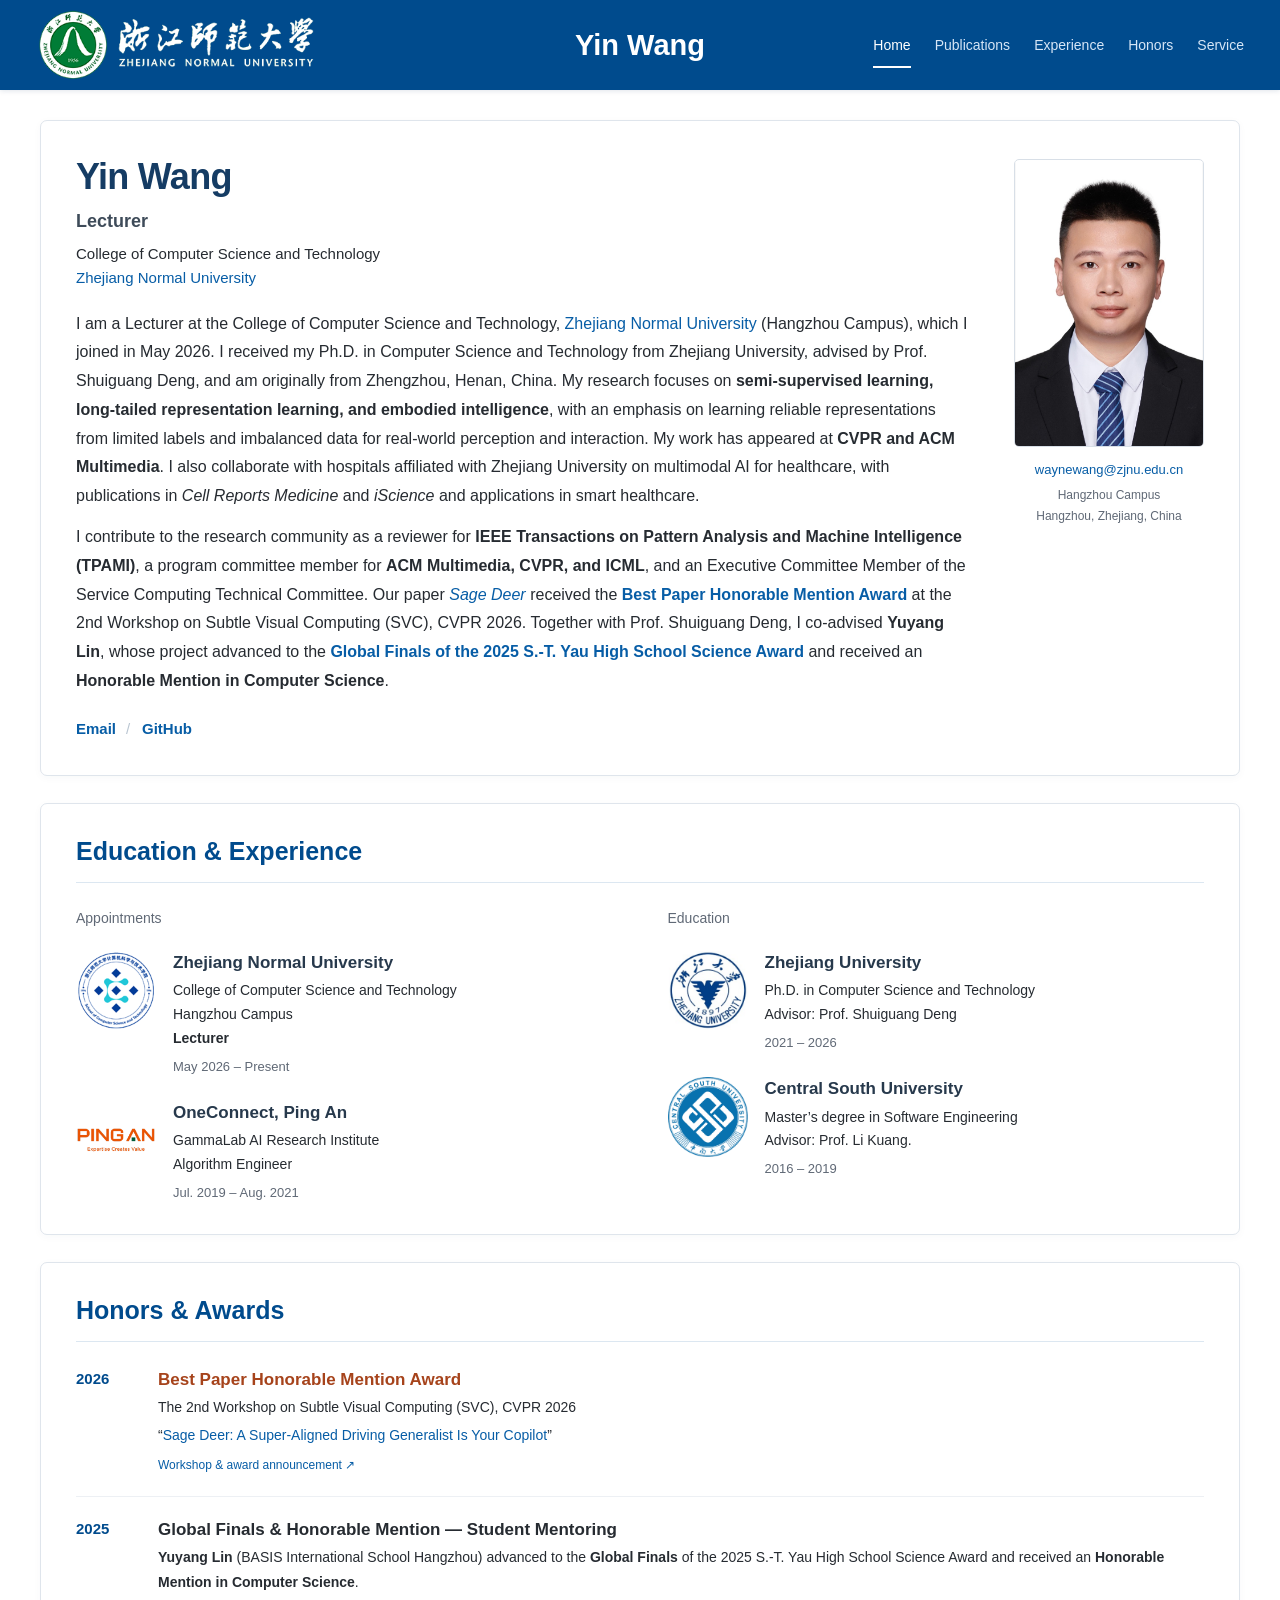
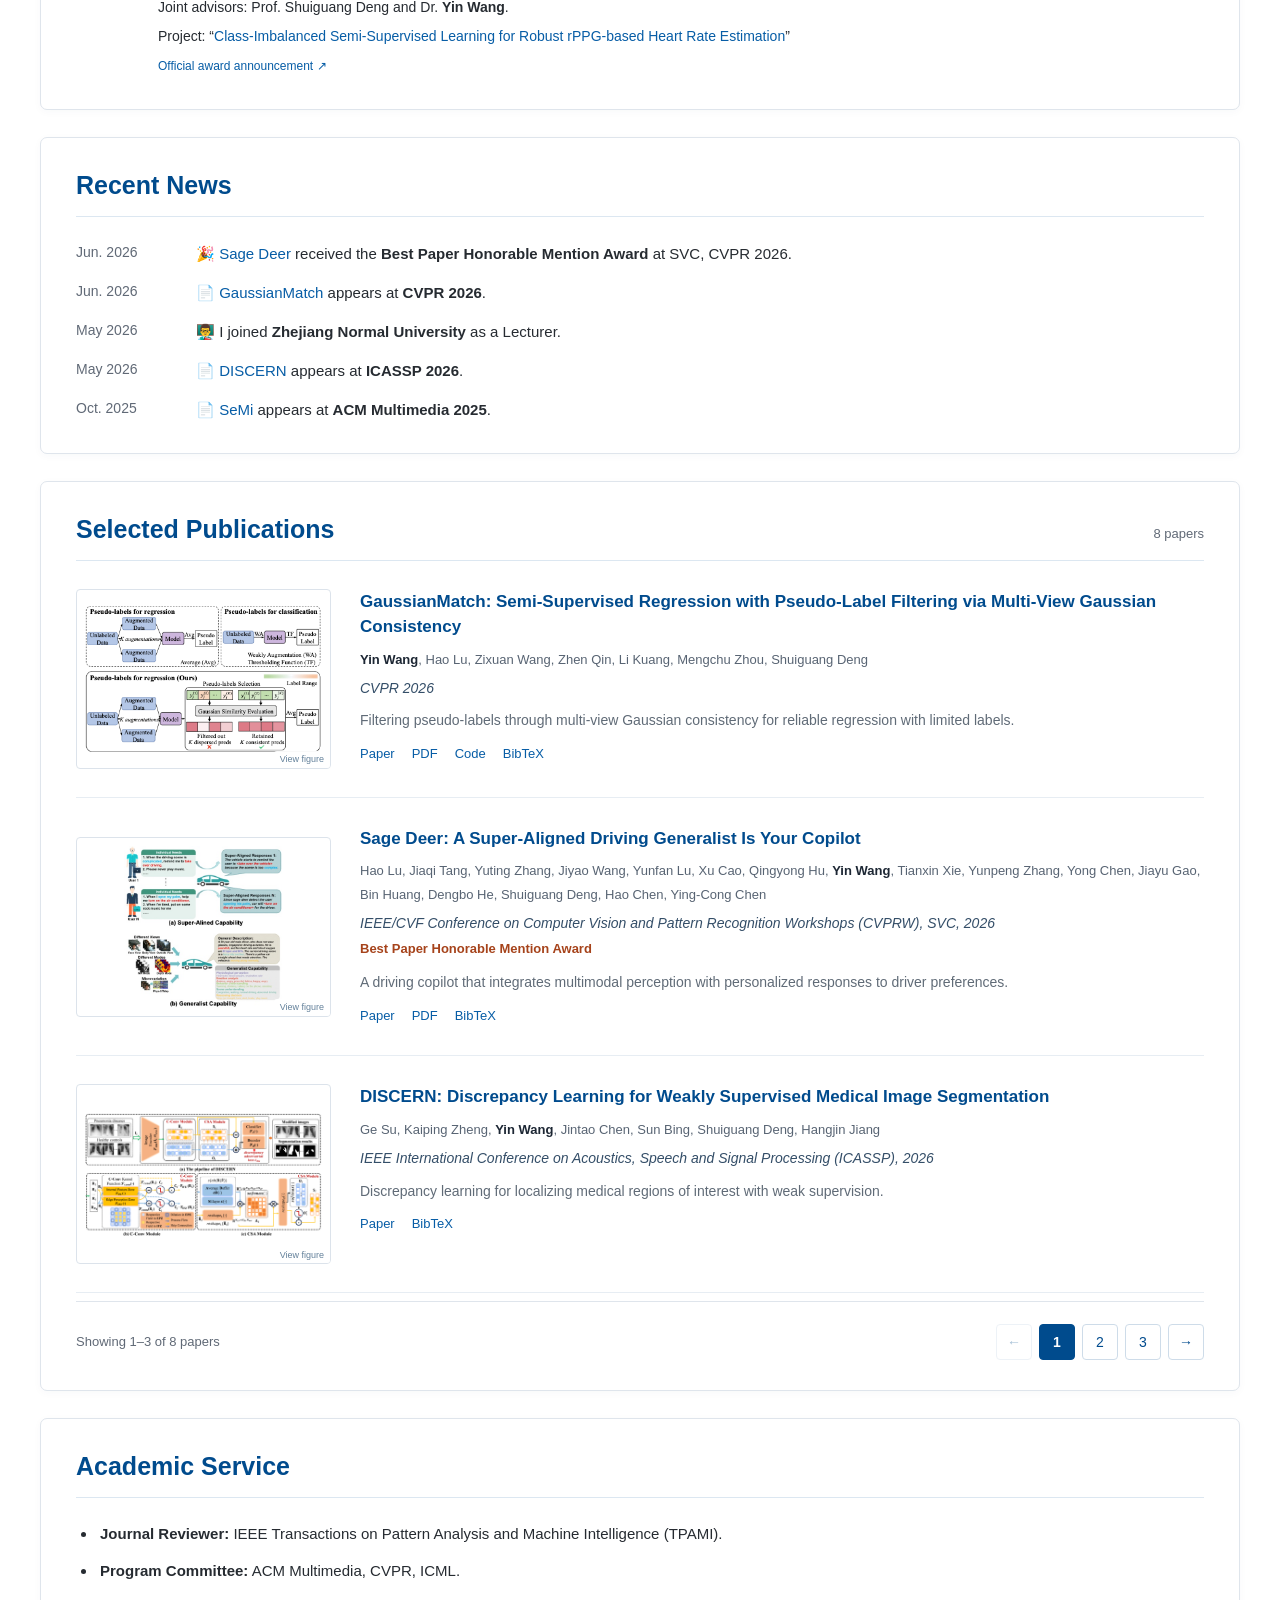
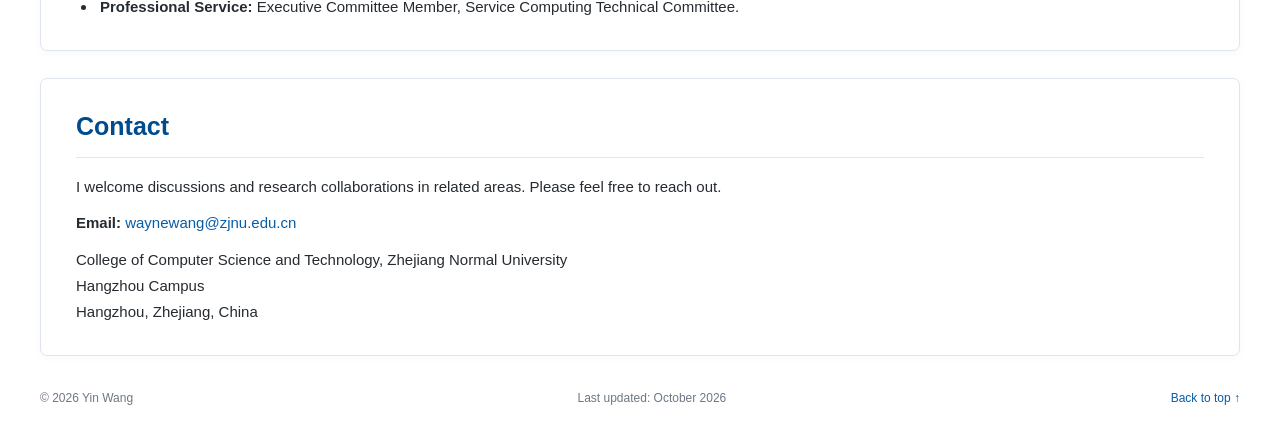
==== commit 4b5ef9ac: "Expand biography with academic service and confirmed awards; display DISCERN figure" ====
--- a/index.html
+++ b/index.html
@@ -16,8 +16,8 @@
 <main id="main" class="page-wrap">
 <section class="panel profile-panel" id="about" aria-labelledby="profile-name">
 <div class="profile-copy"><h1 id="profile-name">Yin Wang</h1><p class="position">Lecturer</p><p class="affiliation">College of Computer Science and Technology<br><a href="https://www.zjnu.edu.cn/" target="_blank" rel="noopener noreferrer">Zhejiang Normal University</a></p>
-<p class="bio-paragraph">I am a Lecturer at the College of Computer Science and Technology, <a href="https://www.zjnu.edu.cn/" target="_blank" rel="noopener noreferrer">Zhejiang Normal University</a> (Hangzhou Campus), which I joined in May 2026. I received my Ph.D. in Computer Science and Technology from Zhejiang University, advised by Prof. Shuiguang Deng, and am originally from Zhengzhou, Henan, China. My research focuses on <strong>semi-supervised learning, long-tailed representation learning, and embodied intelligence</strong>, with an emphasis on learning reliable representations from limited labels and imbalanced data for real-world perception and interaction.</p>
-<p class="bio-paragraph">My work has appeared at CVPR and ACM Multimedia. I also collaborate with hospitals affiliated with Zhejiang University on multimodal AI for healthcare, with publications in <em>Cell Reports Medicine</em> and <em>iScience</em> and applications in smart healthcare.</p>
+<p class="bio-paragraph">I am a Lecturer at the College of Computer Science and Technology, <a href="https://www.zjnu.edu.cn/" target="_blank" rel="noopener noreferrer">Zhejiang Normal University</a> (Hangzhou Campus), which I joined in May 2026. I received my Ph.D. in Computer Science and Technology from Zhejiang University, advised by Prof. Shuiguang Deng, and am originally from Zhengzhou, Henan, China. My research focuses on <strong>semi-supervised learning, long-tailed representation learning, and embodied intelligence</strong>, with an emphasis on learning reliable representations from limited labels and imbalanced data for real-world perception and interaction. My work has appeared at <strong>CVPR and ACM Multimedia</strong>. I also collaborate with hospitals affiliated with Zhejiang University on multimodal AI for healthcare, with publications in <em>Cell Reports Medicine</em> and <em>iScience</em> and applications in smart healthcare.</p>
+<p class="bio-paragraph">I contribute to the research community as a reviewer for <strong>IEEE Transactions on Pattern Analysis and Machine Intelligence (TPAMI)</strong>, a program committee member for <strong>ACM Multimedia, CVPR, and ICML</strong>, and an Executive Committee Member of the Service Computing Technical Committee. Our paper <a href="https://openaccess.thecvf.com/content/CVPR2026W/SVC/html/Lu_Sage_Deer_A_Super-Aligned_Driving_Generalist_Is_Your_Copilot_CVPRW_2026_paper.html" target="_blank" rel="noopener noreferrer"><em>Sage Deer</em></a> received the <a href="#honors"><strong>Best Paper Honorable Mention Award</strong></a> at the 2nd Workshop on Subtle Visual Computing (SVC), CVPR 2026. Together with Prof. Shuiguang Deng, I co-advised <strong>Yuyang Lin</strong>, whose project advanced to the <a href="#honors"><strong>Global Finals of the 2025 S.-T. Yau High School Science Award</strong></a> and received an <strong>Honorable Mention in Computer Science</strong>.</p>
 <div class="profile-links"><a href="mailto:waynewang@zjnu.edu.cn">Email</a><a href="https://github.com/pywin" target="_blank" rel="noopener noreferrer">GitHub</a></div></div>
 <aside class="profile-aside"><img class="profile-photo" src="assets/yin-wang.jpg" alt="Portrait of Yin Wang" width="659" height="1000" fetchpriority="high"><a href="mailto:waynewang@zjnu.edu.cn">waynewang@zjnu.edu.cn</a><p>Hangzhou Campus<br>Hangzhou, Zhejiang, China</p></aside></section>
 
@@ -42,8 +42,8 @@
       <button type="button" class="figure-button" data-image="assets/gaussianmatch.png" data-caption="GaussianMatch: Semi-Supervised Regression with Pseudo-Label Filtering via Multi-View Gaussian Consistency" aria-label="Enlarge figure from GaussianMatch"><img src="assets/gaussianmatch.png" alt="Original figure from GaussianMatch" width="800" height="500" loading="lazy"><span>View figure</span></button>
       <div class="paper-details"><h3><a href="https://openaccess.thecvf.com/content/CVPR2026/html/Wang_GaussianMatch_Semi-Supervised_Regression_with_Pseudo-Label_Filtering_via_Multi-View_Gaussian_Consistency_CVPR_2026_paper.html" target="_blank" rel="noopener noreferrer">GaussianMatch: Semi-Supervised Regression with Pseudo-Label Filtering via Multi-View Gaussian Consistency</a></h3><p class="paper-authors"><strong>Yin Wang</strong>, Hao Lu, Zixuan Wang, Zhen Qin, Li Kuang, Mengchu Zhou, Shuiguang Deng</p><p class="paper-venue">CVPR 2026</p><p class="paper-summary">Filtering pseudo-labels through multi-view Gaussian consistency for reliable regression with limited labels.</p><div class="paper-links"><a href="https://openaccess.thecvf.com/content/CVPR2026/html/Wang_GaussianMatch_Semi-Supervised_Regression_with_Pseudo-Label_Filtering_via_Multi-View_Gaussian_Consistency_CVPR_2026_paper.html" target="_blank" rel="noopener noreferrer">Paper</a> <a href="https://openaccess.thecvf.com/content/CVPR2026/papers/Wang_GaussianMatch_Semi-Supervised_Regression_with_Pseudo-Label_Filtering_via_Multi-View_Gaussian_Consistency_CVPR_2026_paper.pdf" target="_blank" rel="noopener noreferrer">PDF</a> <a href="https://github.com/pywin/GaussianMatch" target="_blank" rel="noopener noreferrer">Code</a> <button type="button" data-cite="gaussianmatch">BibTeX</button></div></div></article><article class="publication" id="pub-sage-deer">
       <button type="button" class="figure-button" data-image="assets/sage-deer.svg" data-caption="Sage Deer: A Super-Aligned Driving Generalist Is Your Copilot" aria-label="Enlarge figure from Sage Deer"><img src="assets/sage-deer.svg" alt="Original figure from Sage Deer" width="800" height="500" loading="lazy"><span>View figure</span></button>
-      <div class="paper-details"><h3><a href="https://openaccess.thecvf.com/content/CVPR2026W/SVC/html/Lu_Sage_Deer_A_Super-Aligned_Driving_Generalist_Is_Your_Copilot_CVPRW_2026_paper.html" target="_blank" rel="noopener noreferrer">Sage Deer: A Super-Aligned Driving Generalist Is Your Copilot</a></h3><p class="paper-authors">Hao Lu, Jiaqi Tang, Yuting Zhang, Jiyao Wang, Yunfan Lu, Xu Cao, Qingyong Hu, <strong>Yin Wang</strong>, Tianxin Xie, Yunpeng Zhang, Yong Chen, Jiayu Gao, Bin Huang, Dengbo He, Shuiguang Deng, Hao Chen, Ying-Cong Chen</p><p class="paper-venue">IEEE/CVF Conference on Computer Vision and Pattern Recognition Workshops (CVPRW), SVC, 2026</p><p class="paper-award">Best Paper Honorable Mention Award</p><p class="paper-summary">A driving copilot that integrates multimodal perception with personalized responses to driver preferences.</p><div class="paper-links"><a href="https://openaccess.thecvf.com/content/CVPR2026W/SVC/html/Lu_Sage_Deer_A_Super-Aligned_Driving_Generalist_Is_Your_Copilot_CVPRW_2026_paper.html" target="_blank" rel="noopener noreferrer">Paper</a> <a href="https://openaccess.thecvf.com/content/CVPR2026W/SVC/papers/Lu_Sage_Deer_A_Super-Aligned_Driving_Generalist_Is_Your_Copilot_CVPRW_2026_paper.pdf" target="_blank" rel="noopener noreferrer">PDF</a> <button type="button" data-cite="sage-deer">BibTeX</button></div></div></article><article class="publication no-figure" id="pub-discern">
-      
+      <div class="paper-details"><h3><a href="https://openaccess.thecvf.com/content/CVPR2026W/SVC/html/Lu_Sage_Deer_A_Super-Aligned_Driving_Generalist_Is_Your_Copilot_CVPRW_2026_paper.html" target="_blank" rel="noopener noreferrer">Sage Deer: A Super-Aligned Driving Generalist Is Your Copilot</a></h3><p class="paper-authors">Hao Lu, Jiaqi Tang, Yuting Zhang, Jiyao Wang, Yunfan Lu, Xu Cao, Qingyong Hu, <strong>Yin Wang</strong>, Tianxin Xie, Yunpeng Zhang, Yong Chen, Jiayu Gao, Bin Huang, Dengbo He, Shuiguang Deng, Hao Chen, Ying-Cong Chen</p><p class="paper-venue">IEEE/CVF Conference on Computer Vision and Pattern Recognition Workshops (CVPRW), SVC, 2026</p><p class="paper-award">Best Paper Honorable Mention Award</p><p class="paper-summary">A driving copilot that integrates multimodal perception with personalized responses to driver preferences.</p><div class="paper-links"><a href="https://openaccess.thecvf.com/content/CVPR2026W/SVC/html/Lu_Sage_Deer_A_Super-Aligned_Driving_Generalist_Is_Your_Copilot_CVPRW_2026_paper.html" target="_blank" rel="noopener noreferrer">Paper</a> <a href="https://openaccess.thecvf.com/content/CVPR2026W/SVC/papers/Lu_Sage_Deer_A_Super-Aligned_Driving_Generalist_Is_Your_Copilot_CVPRW_2026_paper.pdf" target="_blank" rel="noopener noreferrer">PDF</a> <button type="button" data-cite="sage-deer">BibTeX</button></div></div></article><article class="publication" id="pub-discern">
+      <button type="button" class="figure-button" data-image="assets/discern.svg" data-caption="DISCERN: Discrepancy Learning for Weakly Supervised Medical Image Segmentation" aria-label="Enlarge figure from DISCERN"><img src="assets/discern.svg" alt="Original figure from DISCERN" width="800" height="500" loading="lazy"><span>View figure</span></button>
       <div class="paper-details"><h3><a href="https://doi.org/10.1109/ICASSP55912.2026.11464619" target="_blank" rel="noopener noreferrer">DISCERN: Discrepancy Learning for Weakly Supervised Medical Image Segmentation</a></h3><p class="paper-authors">Ge Su, Kaiping Zheng, <strong>Yin Wang</strong>, Jintao Chen, Sun Bing, Shuiguang Deng, Hangjin Jiang</p><p class="paper-venue">IEEE International Conference on Acoustics, Speech and Signal Processing (ICASSP), 2026</p><p class="paper-summary">Discrepancy learning for localizing medical regions of interest with weak supervision.</p><div class="paper-links"><a href="https://doi.org/10.1109/ICASSP55912.2026.11464619" target="_blank" rel="noopener noreferrer">Paper</a> <button type="button" data-cite="discern">BibTeX</button></div></div></article><article class="publication" id="pub-semi">
       <button type="button" class="figure-button" data-image="assets/semi.png" data-caption="SeMi: When Imbalanced Semi-Supervised Learning Meets Mining Hard Examples" aria-label="Enlarge figure from SeMi"><img src="assets/semi.png" alt="Original figure from SeMi" width="800" height="500" loading="lazy"><span>View figure</span></button>
       <div class="paper-details"><h3><a href="https://doi.org/10.1145/3746027.3755450" target="_blank" rel="noopener noreferrer">SeMi: When Imbalanced Semi-Supervised Learning Meets Mining Hard Examples</a></h3><p class="paper-authors"><strong>Yin Wang</strong>, Zixuan Wang, Hao Lu, Zhen Qin, Hailiang Zhao, Guanjie Cheng, Xin Du, Ge Su, Li Kuang, Mengchu Zhou, Shuiguang Deng</p><p class="paper-venue">ACM MM 2025</p><p class="paper-summary">Hard-example mining and a class-balanced memory bank improve the use of unlabeled data in imbalanced learning.</p><div class="paper-links"><a href="https://doi.org/10.1145/3746027.3755450" target="_blank" rel="noopener noreferrer">Paper</a> <a href="https://arxiv.org/pdf/2501.06004" target="_blank" rel="noopener noreferrer">PDF</a> <a href="https://github.com/pywin/SeMi" target="_blank" rel="noopener noreferrer">Code</a> <button type="button" data-cite="semi">BibTeX</button></div></div></article><article class="publication" id="pub-period-llm">
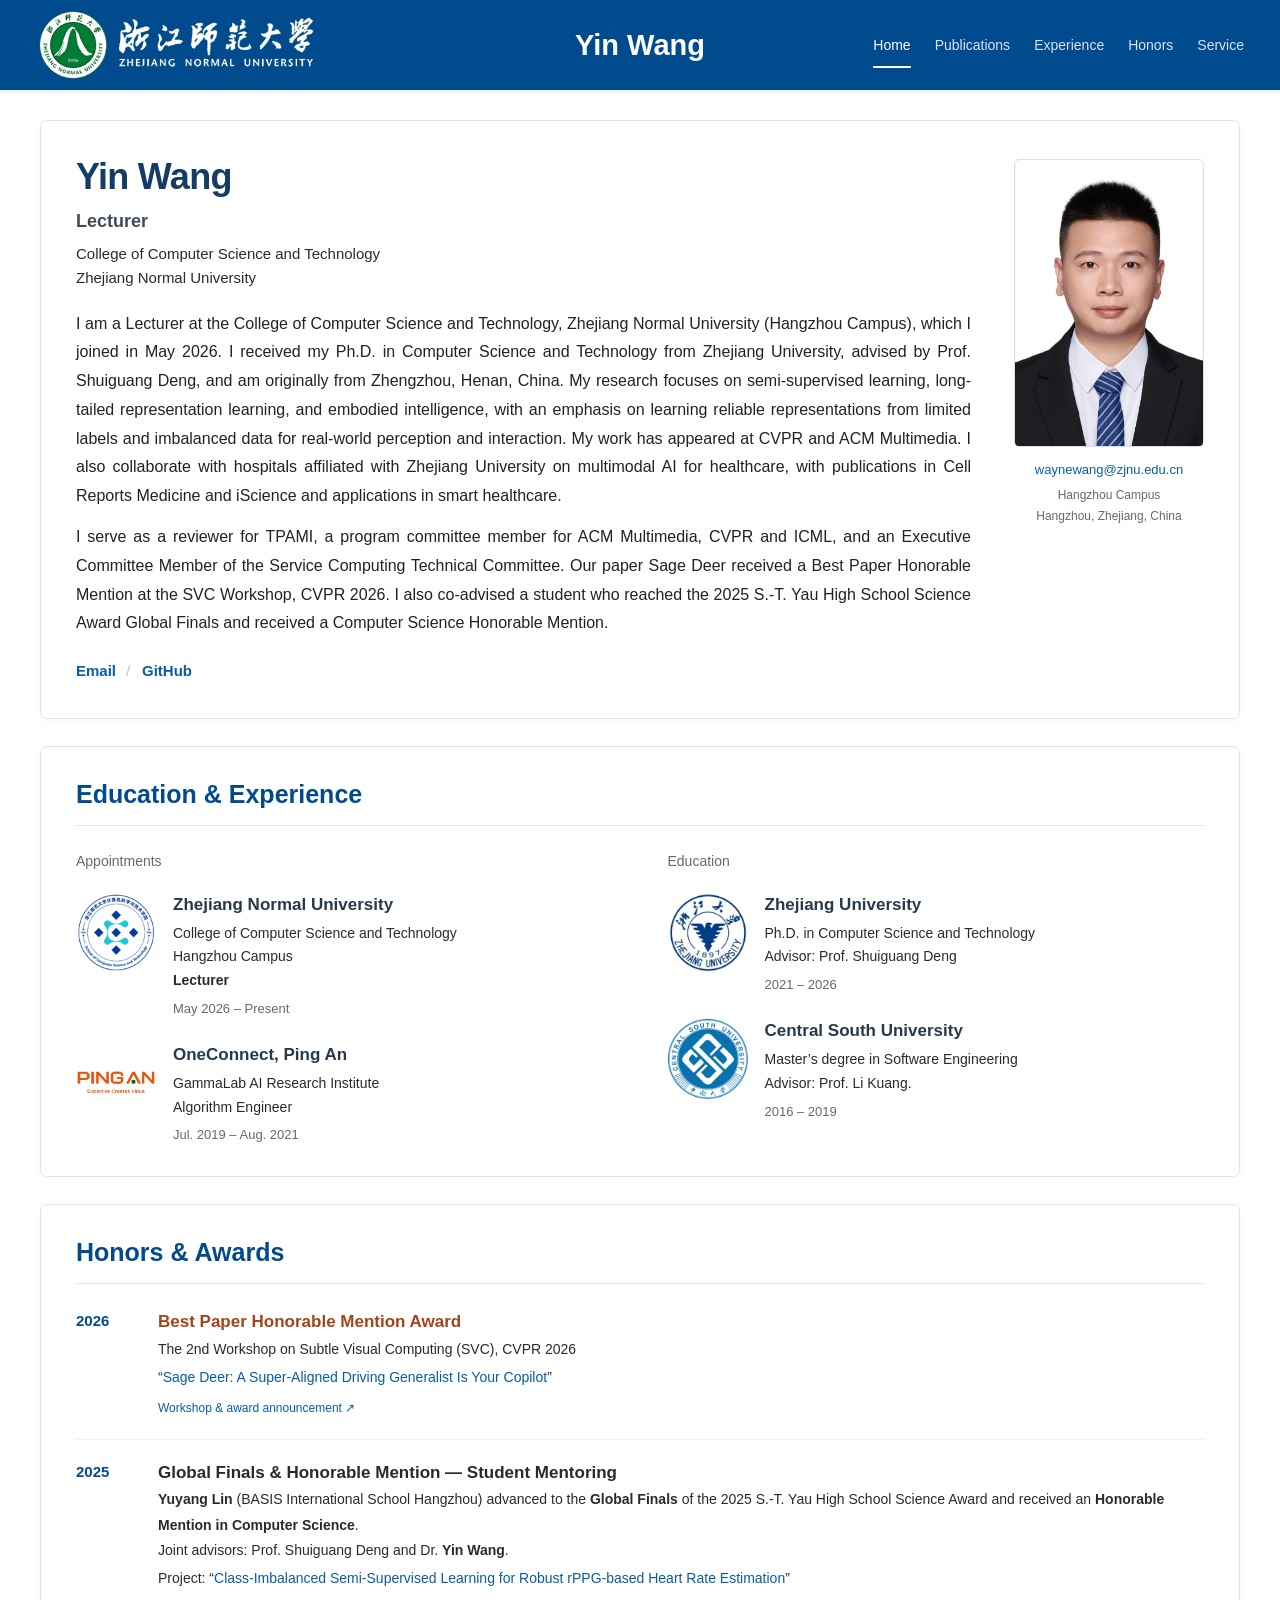
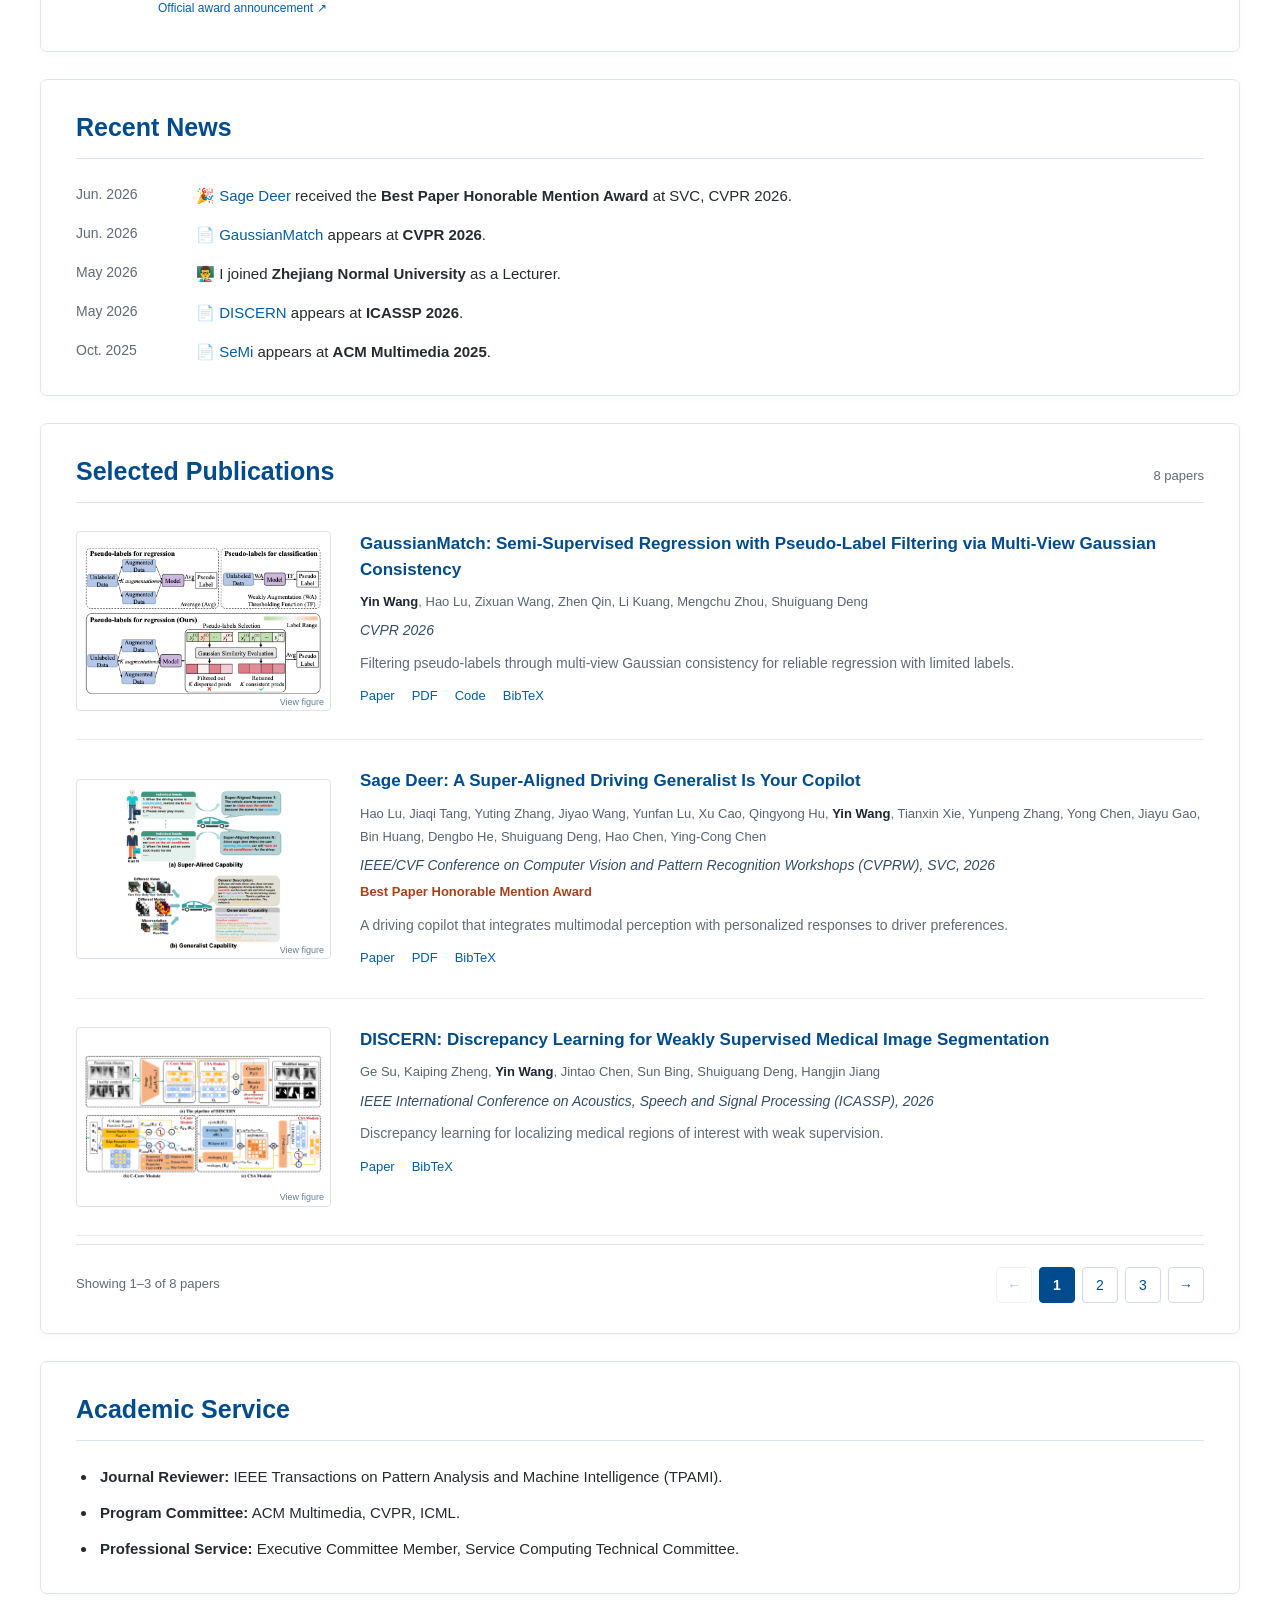
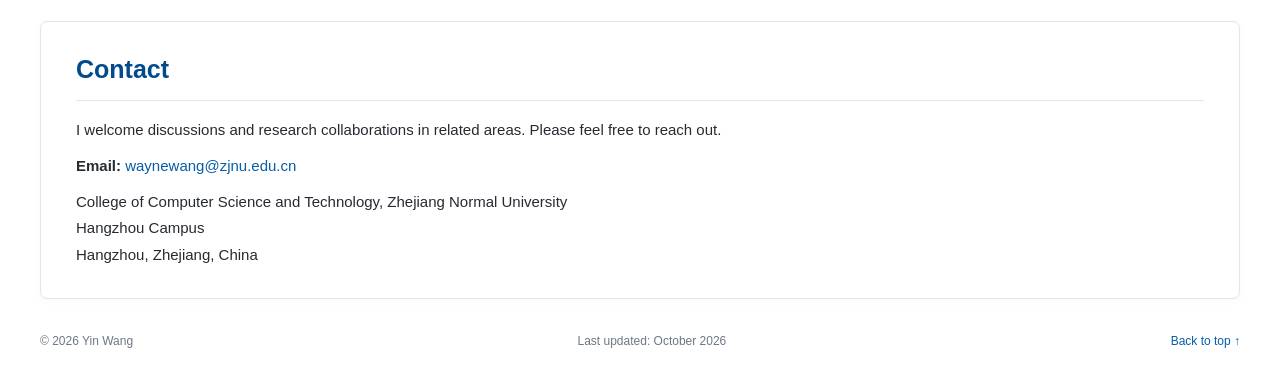
==== commit d4b9ac90: "Remove inline biography links and emphasis; shorten award summary" ====
--- a/index.html
+++ b/index.html
@@ -5,7 +5,7 @@
 <meta name="description" content="Yin Wang is a Lecturer at Zhejiang Normal University. Research: semi-supervised learning, long-tailed representation learning, and embodied intelligence.">
 <meta property="og:title" content="Yin Wang | Zhejiang Normal University"><meta property="og:type" content="website">
 <meta property="og:description" content="Academic homepage of Yin Wang. Research, publications, honors, and academic service.">
-<link rel="icon" href="assets/favicon.svg" type="image/svg+xml"><link rel="stylesheet" href="styles-blue.css?v=20261017-blue4"><script src="app-blue.js?v=20261017-blue4" defer></script>
+<link rel="icon" href="assets/favicon.svg" type="image/svg+xml"><link rel="stylesheet" href="styles-blue.css?v=20261017-blue5"><script src="app-blue.js?v=20261017-blue4" defer></script>
 </head><body>
 <a class="skip-link" href="#main">Skip to content</a>
 <header class="site-header"><div class="header-inner">
@@ -15,9 +15,9 @@
 </div></header>
 <main id="main" class="page-wrap">
 <section class="panel profile-panel" id="about" aria-labelledby="profile-name">
-<div class="profile-copy"><h1 id="profile-name">Yin Wang</h1><p class="position">Lecturer</p><p class="affiliation">College of Computer Science and Technology<br><a href="https://www.zjnu.edu.cn/" target="_blank" rel="noopener noreferrer">Zhejiang Normal University</a></p>
-<p class="bio-paragraph">I am a Lecturer at the College of Computer Science and Technology, <a href="https://www.zjnu.edu.cn/" target="_blank" rel="noopener noreferrer">Zhejiang Normal University</a> (Hangzhou Campus), which I joined in May 2026. I received my Ph.D. in Computer Science and Technology from Zhejiang University, advised by Prof. Shuiguang Deng, and am originally from Zhengzhou, Henan, China. My research focuses on <strong>semi-supervised learning, long-tailed representation learning, and embodied intelligence</strong>, with an emphasis on learning reliable representations from limited labels and imbalanced data for real-world perception and interaction. My work has appeared at <strong>CVPR and ACM Multimedia</strong>. I also collaborate with hospitals affiliated with Zhejiang University on multimodal AI for healthcare, with publications in <em>Cell Reports Medicine</em> and <em>iScience</em> and applications in smart healthcare.</p>
-<p class="bio-paragraph">I contribute to the research community as a reviewer for <strong>IEEE Transactions on Pattern Analysis and Machine Intelligence (TPAMI)</strong>, a program committee member for <strong>ACM Multimedia, CVPR, and ICML</strong>, and an Executive Committee Member of the Service Computing Technical Committee. Our paper <a href="https://openaccess.thecvf.com/content/CVPR2026W/SVC/html/Lu_Sage_Deer_A_Super-Aligned_Driving_Generalist_Is_Your_Copilot_CVPRW_2026_paper.html" target="_blank" rel="noopener noreferrer"><em>Sage Deer</em></a> received the <a href="#honors"><strong>Best Paper Honorable Mention Award</strong></a> at the 2nd Workshop on Subtle Visual Computing (SVC), CVPR 2026. Together with Prof. Shuiguang Deng, I co-advised <strong>Yuyang Lin</strong>, whose project advanced to the <a href="#honors"><strong>Global Finals of the 2025 S.-T. Yau High School Science Award</strong></a> and received an <strong>Honorable Mention in Computer Science</strong>.</p>
+<div class="profile-copy"><h1 id="profile-name">Yin Wang</h1><p class="position">Lecturer</p><p class="affiliation">College of Computer Science and Technology<br>Zhejiang Normal University</p>
+<p class="bio-paragraph">I am a Lecturer at the College of Computer Science and Technology, Zhejiang Normal University (Hangzhou Campus), which I joined in May 2026. I received my Ph.D. in Computer Science and Technology from Zhejiang University, advised by Prof. Shuiguang Deng, and am originally from Zhengzhou, Henan, China. My research focuses on semi-supervised learning, long-tailed representation learning, and embodied intelligence, with an emphasis on learning reliable representations from limited labels and imbalanced data for real-world perception and interaction. My work has appeared at CVPR and ACM Multimedia. I also collaborate with hospitals affiliated with Zhejiang University on multimodal AI for healthcare, with publications in Cell Reports Medicine and iScience and applications in smart healthcare.</p>
+<p class="bio-paragraph">I serve as a reviewer for TPAMI, a program committee member for ACM Multimedia, CVPR and ICML, and an Executive Committee Member of the Service Computing Technical Committee. Our paper Sage Deer received a Best Paper Honorable Mention at the SVC Workshop, CVPR 2026. I also co-advised a student who reached the 2025 S.-T. Yau High School Science Award Global Finals and received a Computer Science Honorable Mention.</p>
 <div class="profile-links"><a href="mailto:waynewang@zjnu.edu.cn">Email</a><a href="https://github.com/pywin" target="_blank" rel="noopener noreferrer">GitHub</a></div></div>
 <aside class="profile-aside"><img class="profile-photo" src="assets/yin-wang.jpg" alt="Portrait of Yin Wang" width="659" height="1000" fetchpriority="high"><a href="mailto:waynewang@zjnu.edu.cn">waynewang@zjnu.edu.cn</a><p>Hangzhou Campus<br>Hangzhou, Zhejiang, China</p></aside></section>
 
--- a/styles-blue.css
+++ b/styles-blue.css
@@ -28,3 +28,6 @@
 @media(max-width:1100px) and (min-width:761px){.university-wordmark{width:220px}}
 @media(max-width:760px){.university-wordmark{width:200px}.header-inner{min-height:108px}}
 @media(max-width:390px){.university-wordmark{width:170px}}
+
+/* Consistent, justified biography text. */
+.bio-paragraph{color:#222;font-weight:400;font-style:normal;text-align:justify;text-align-last:left;text-justify:inter-word;-webkit-hyphens:auto;hyphens:auto}
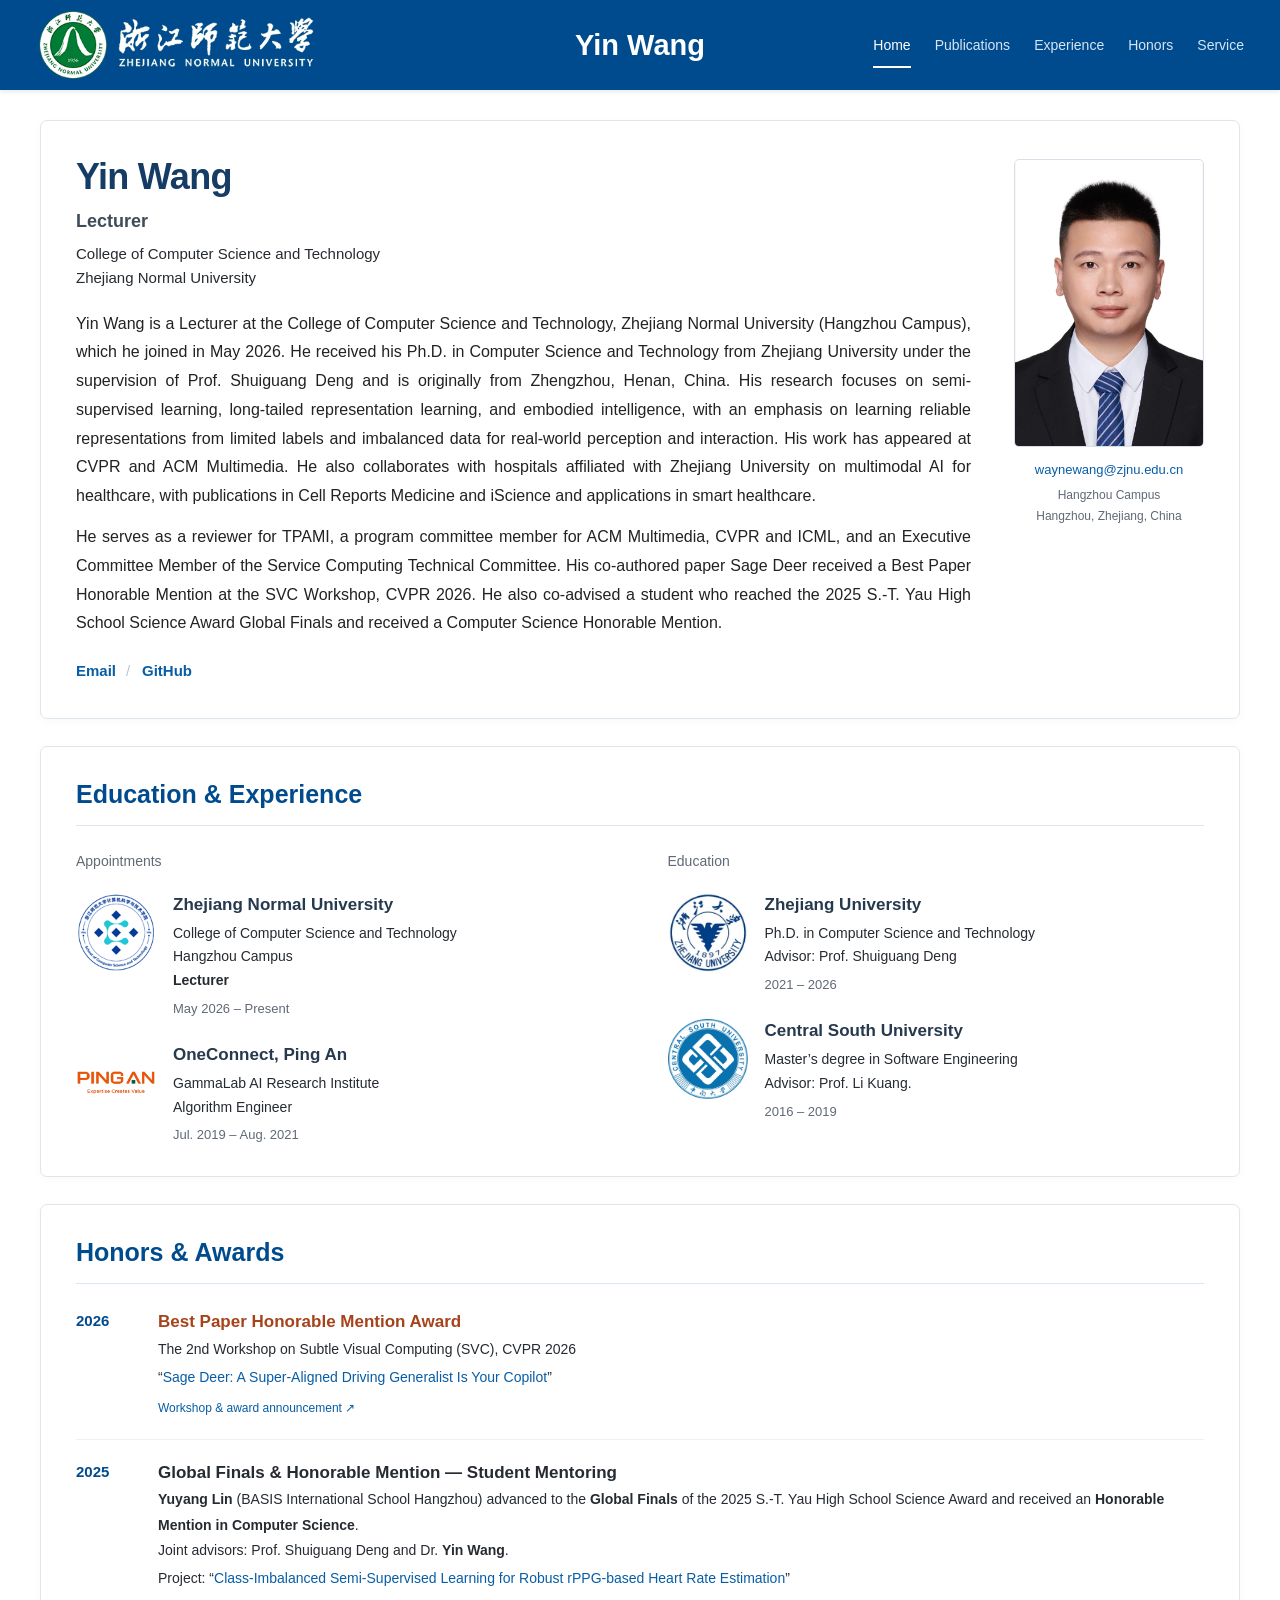
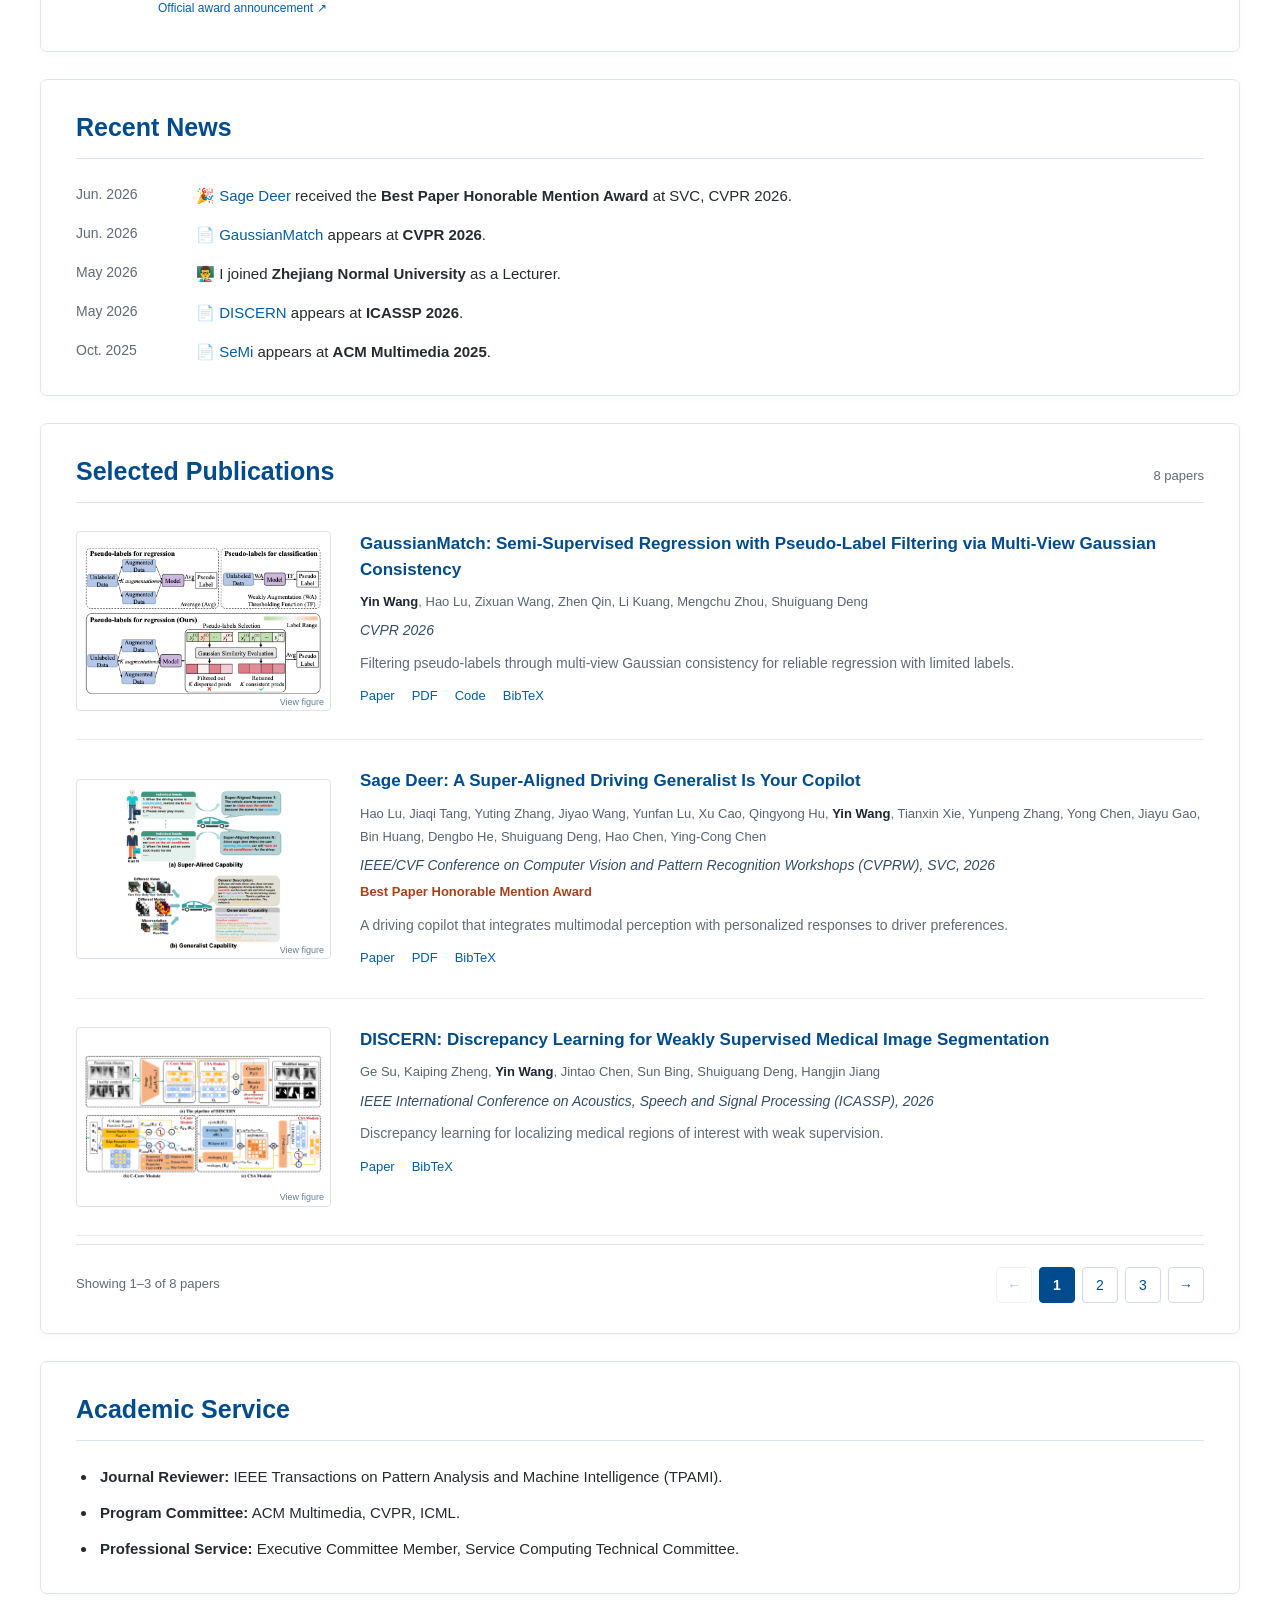
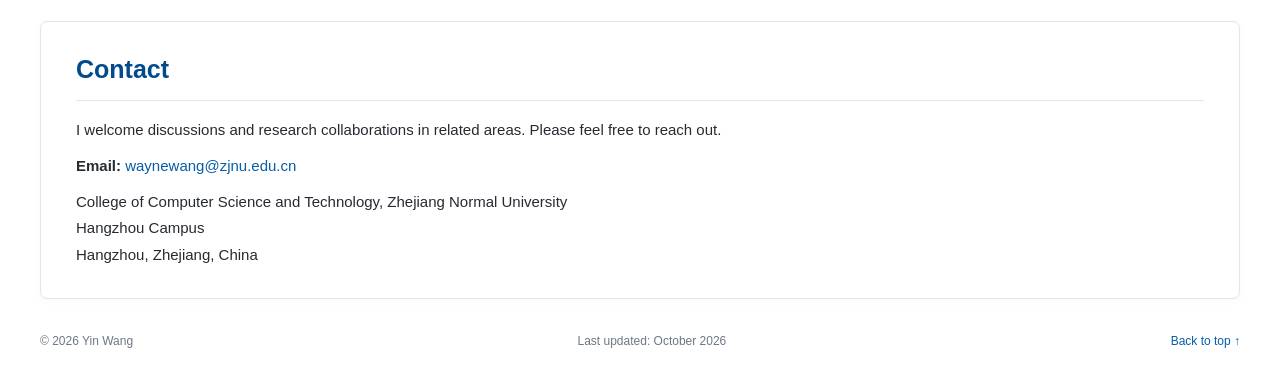
==== commit d53e35b6: "Rewrite Yin Wang biography in third person, starting with his name" ====
--- a/index.html
+++ b/index.html
@@ -16,8 +16,8 @@
 <main id="main" class="page-wrap">
 <section class="panel profile-panel" id="about" aria-labelledby="profile-name">
 <div class="profile-copy"><h1 id="profile-name">Yin Wang</h1><p class="position">Lecturer</p><p class="affiliation">College of Computer Science and Technology<br>Zhejiang Normal University</p>
-<p class="bio-paragraph">I am a Lecturer at the College of Computer Science and Technology, Zhejiang Normal University (Hangzhou Campus), which I joined in May 2026. I received my Ph.D. in Computer Science and Technology from Zhejiang University, advised by Prof. Shuiguang Deng, and am originally from Zhengzhou, Henan, China. My research focuses on semi-supervised learning, long-tailed representation learning, and embodied intelligence, with an emphasis on learning reliable representations from limited labels and imbalanced data for real-world perception and interaction. My work has appeared at CVPR and ACM Multimedia. I also collaborate with hospitals affiliated with Zhejiang University on multimodal AI for healthcare, with publications in Cell Reports Medicine and iScience and applications in smart healthcare.</p>
-<p class="bio-paragraph">I serve as a reviewer for TPAMI, a program committee member for ACM Multimedia, CVPR and ICML, and an Executive Committee Member of the Service Computing Technical Committee. Our paper Sage Deer received a Best Paper Honorable Mention at the SVC Workshop, CVPR 2026. I also co-advised a student who reached the 2025 S.-T. Yau High School Science Award Global Finals and received a Computer Science Honorable Mention.</p>
+<p class="bio-paragraph">Yin Wang is a Lecturer at the College of Computer Science and Technology, Zhejiang Normal University (Hangzhou Campus), which he joined in May 2026. He received his Ph.D. in Computer Science and Technology from Zhejiang University under the supervision of Prof. Shuiguang Deng and is originally from Zhengzhou, Henan, China. His research focuses on semi-supervised learning, long-tailed representation learning, and embodied intelligence, with an emphasis on learning reliable representations from limited labels and imbalanced data for real-world perception and interaction. His work has appeared at CVPR and ACM Multimedia. He also collaborates with hospitals affiliated with Zhejiang University on multimodal AI for healthcare, with publications in Cell Reports Medicine and iScience and applications in smart healthcare.</p>
+<p class="bio-paragraph">He serves as a reviewer for TPAMI, a program committee member for ACM Multimedia, CVPR and ICML, and an Executive Committee Member of the Service Computing Technical Committee. His co-authored paper Sage Deer received a Best Paper Honorable Mention at the SVC Workshop, CVPR 2026. He also co-advised a student who reached the 2025 S.-T. Yau High School Science Award Global Finals and received a Computer Science Honorable Mention.</p>
 <div class="profile-links"><a href="mailto:waynewang@zjnu.edu.cn">Email</a><a href="https://github.com/pywin" target="_blank" rel="noopener noreferrer">GitHub</a></div></div>
 <aside class="profile-aside"><img class="profile-photo" src="assets/yin-wang.jpg" alt="Portrait of Yin Wang" width="659" height="1000" fetchpriority="high"><a href="mailto:waynewang@zjnu.edu.cn">waynewang@zjnu.edu.cn</a><p>Hangzhou Campus<br>Hangzhou, Zhejiang, China</p></aside></section>
 
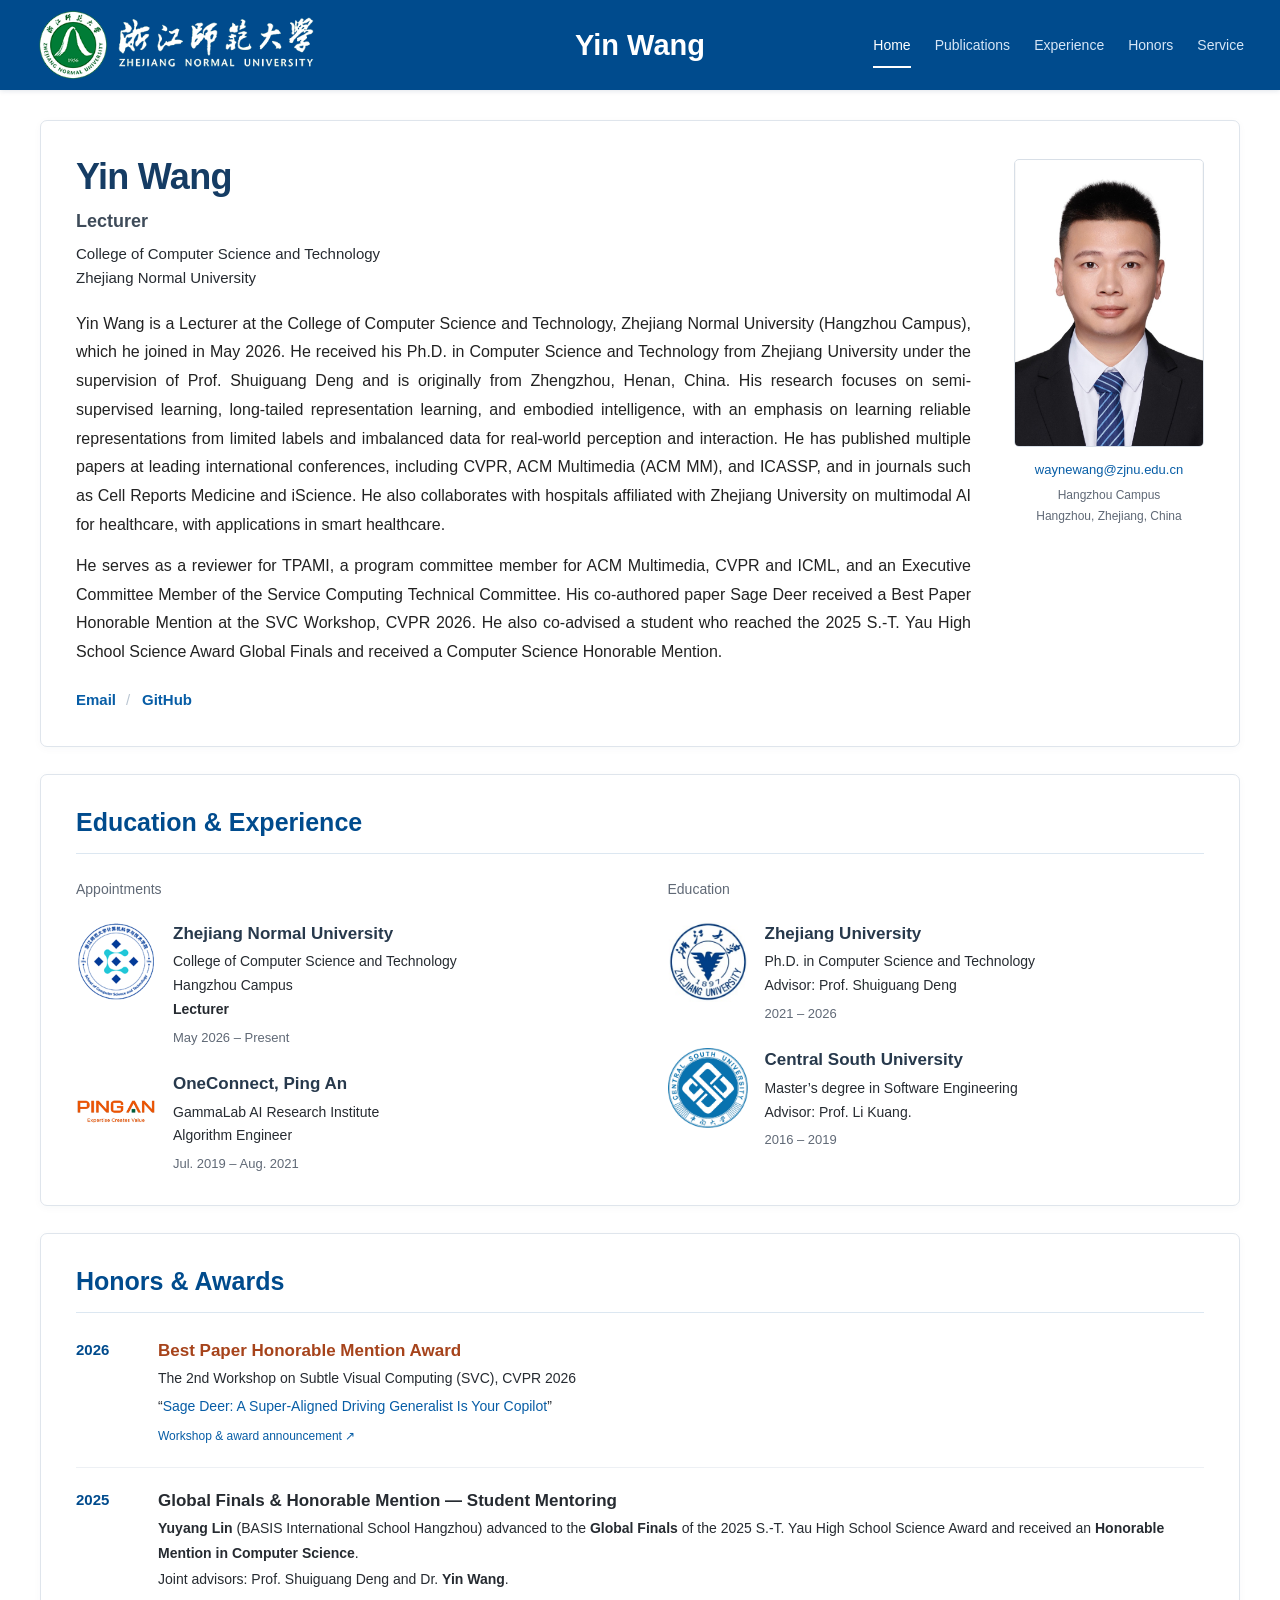
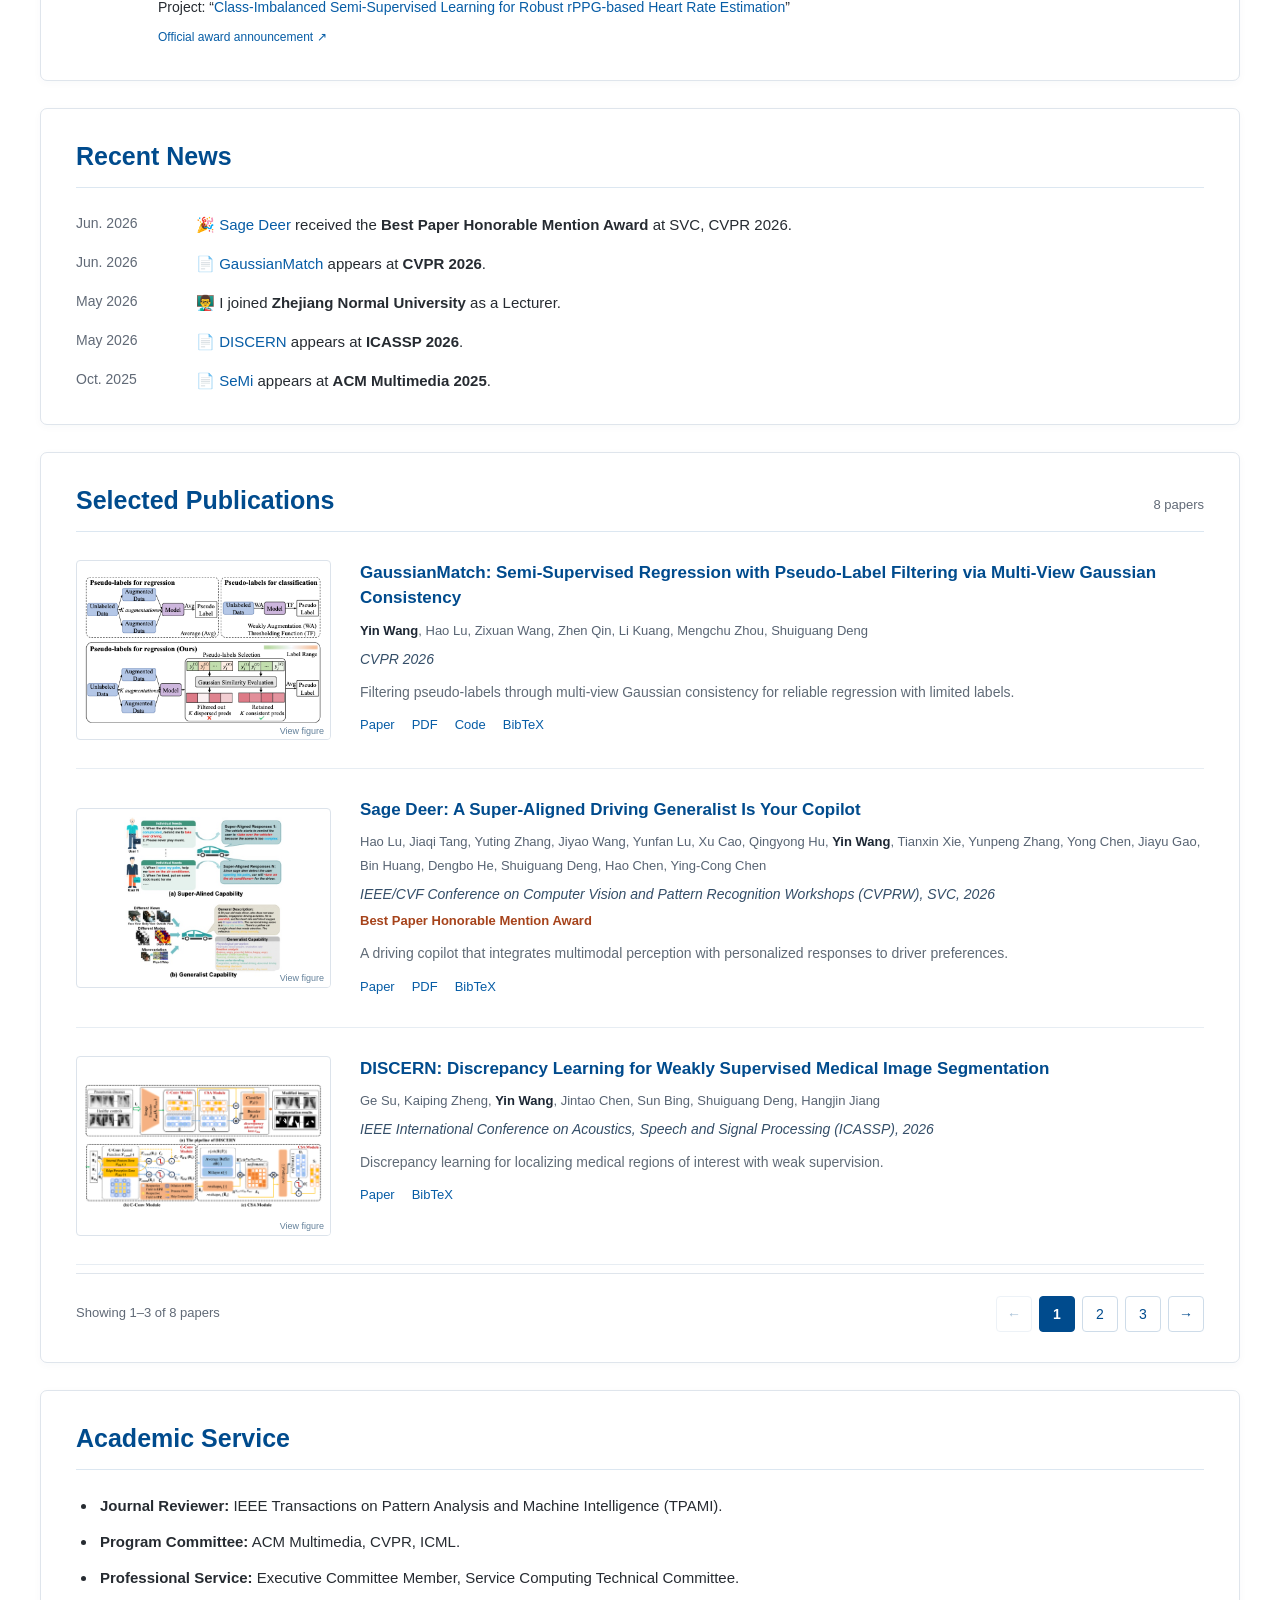
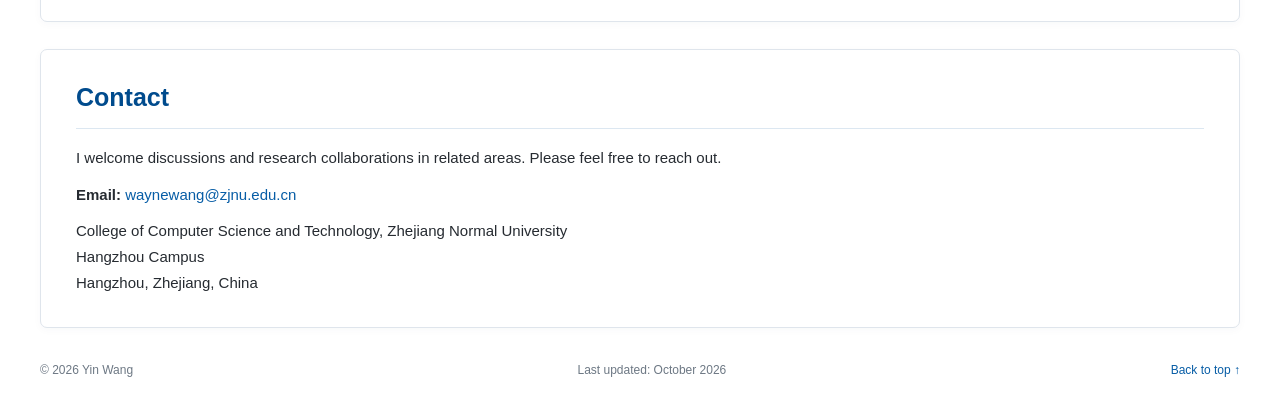
==== commit f5a51517: "Expand publication summary to CVPR, ACM MM, ICASSP and journal papers" ====
--- a/index.html
+++ b/index.html
@@ -16,7 +16,7 @@
 <main id="main" class="page-wrap">
 <section class="panel profile-panel" id="about" aria-labelledby="profile-name">
 <div class="profile-copy"><h1 id="profile-name">Yin Wang</h1><p class="position">Lecturer</p><p class="affiliation">College of Computer Science and Technology<br>Zhejiang Normal University</p>
-<p class="bio-paragraph">Yin Wang is a Lecturer at the College of Computer Science and Technology, Zhejiang Normal University (Hangzhou Campus), which he joined in May 2026. He received his Ph.D. in Computer Science and Technology from Zhejiang University under the supervision of Prof. Shuiguang Deng and is originally from Zhengzhou, Henan, China. His research focuses on semi-supervised learning, long-tailed representation learning, and embodied intelligence, with an emphasis on learning reliable representations from limited labels and imbalanced data for real-world perception and interaction. His work has appeared at CVPR and ACM Multimedia. He also collaborates with hospitals affiliated with Zhejiang University on multimodal AI for healthcare, with publications in Cell Reports Medicine and iScience and applications in smart healthcare.</p>
+<p class="bio-paragraph">Yin Wang is a Lecturer at the College of Computer Science and Technology, Zhejiang Normal University (Hangzhou Campus), which he joined in May 2026. He received his Ph.D. in Computer Science and Technology from Zhejiang University under the supervision of Prof. Shuiguang Deng and is originally from Zhengzhou, Henan, China. His research focuses on semi-supervised learning, long-tailed representation learning, and embodied intelligence, with an emphasis on learning reliable representations from limited labels and imbalanced data for real-world perception and interaction. He has published multiple papers at leading international conferences, including CVPR, ACM Multimedia (ACM MM), and ICASSP, and in journals such as Cell Reports Medicine and iScience. He also collaborates with hospitals affiliated with Zhejiang University on multimodal AI for healthcare, with applications in smart healthcare.</p>
 <p class="bio-paragraph">He serves as a reviewer for TPAMI, a program committee member for ACM Multimedia, CVPR and ICML, and an Executive Committee Member of the Service Computing Technical Committee. His co-authored paper Sage Deer received a Best Paper Honorable Mention at the SVC Workshop, CVPR 2026. He also co-advised a student who reached the 2025 S.-T. Yau High School Science Award Global Finals and received a Computer Science Honorable Mention.</p>
 <div class="profile-links"><a href="mailto:waynewang@zjnu.edu.cn">Email</a><a href="https://github.com/pywin" target="_blank" rel="noopener noreferrer">GitHub</a></div></div>
 <aside class="profile-aside"><img class="profile-photo" src="assets/yin-wang.jpg" alt="Portrait of Yin Wang" width="659" height="1000" fetchpriority="high"><a href="mailto:waynewang@zjnu.edu.cn">waynewang@zjnu.edu.cn</a><p>Hangzhou Campus<br>Hangzhou, Zhejiang, China</p></aside></section>
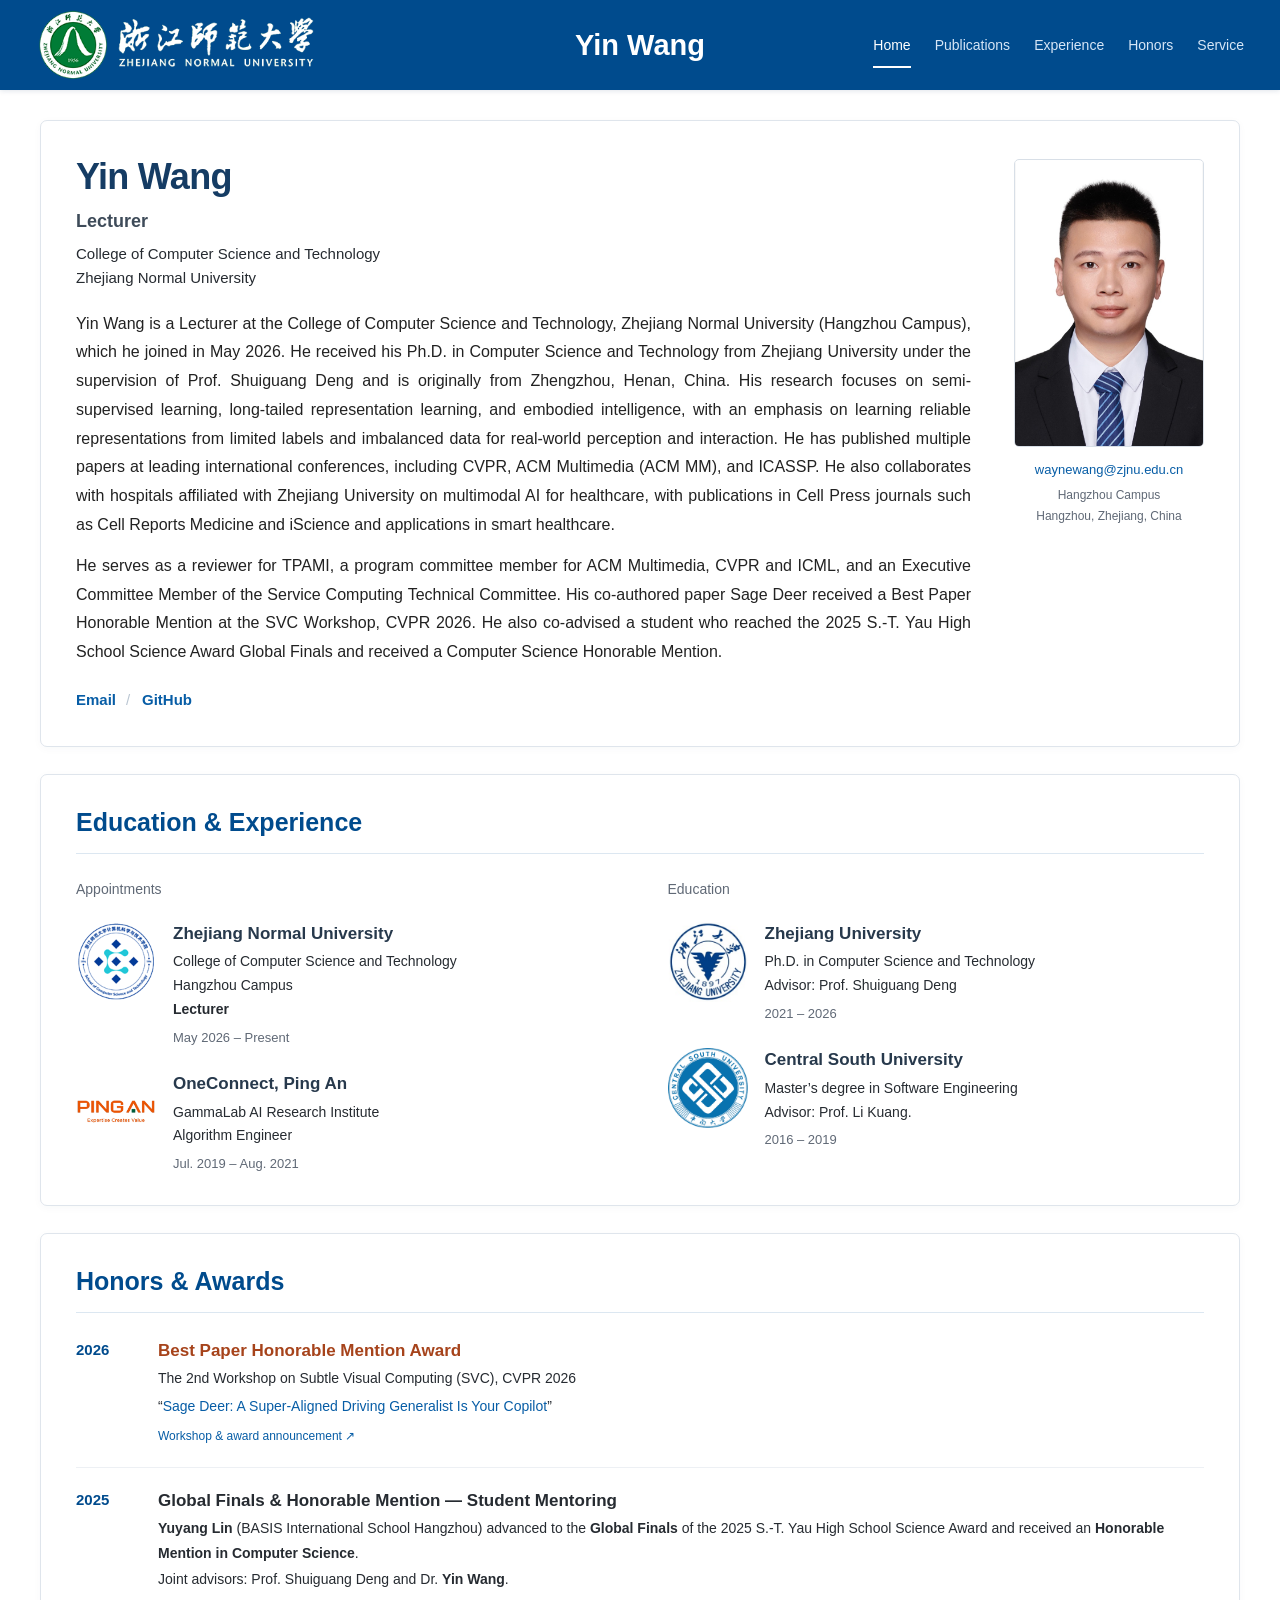
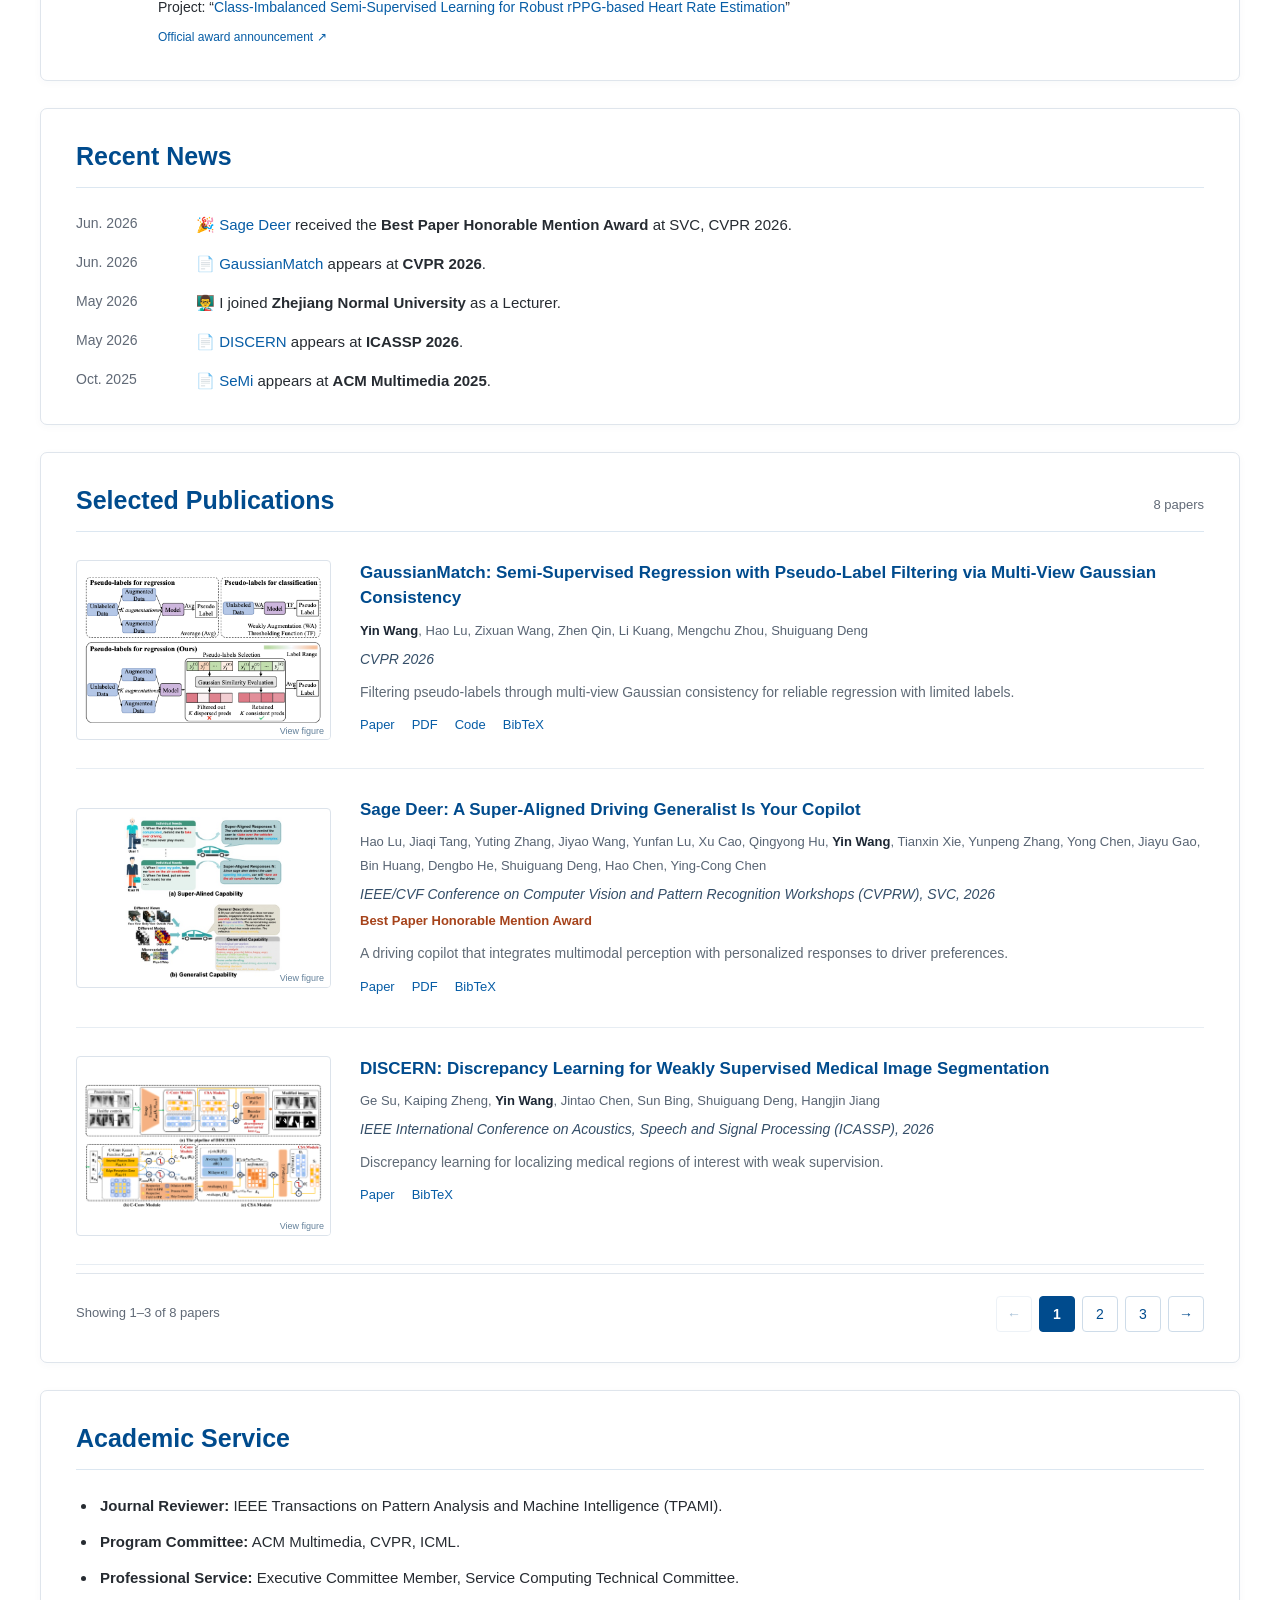
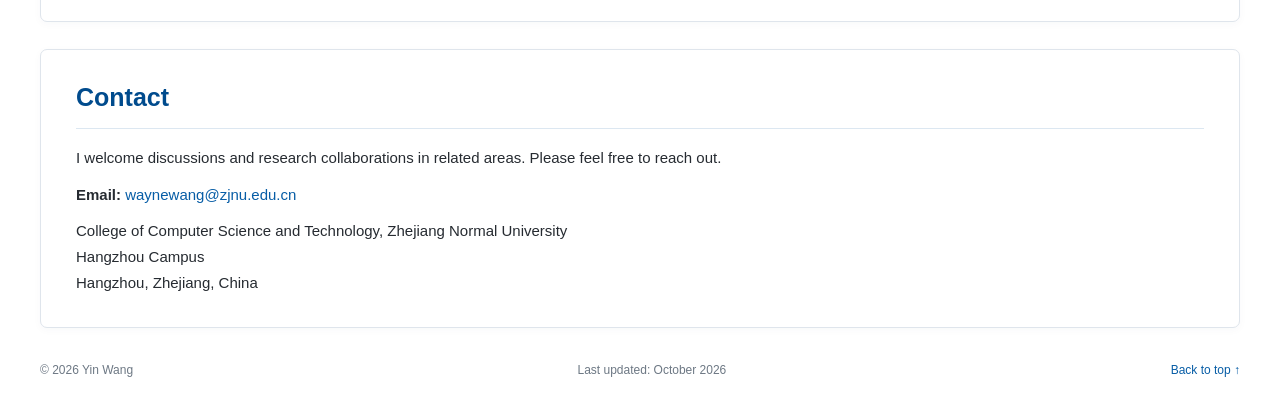
==== commit c2de42df: "Connect Cell Press publications with hospital collaborations in biography" ====
--- a/index.html
+++ b/index.html
@@ -16,7 +16,7 @@
 <main id="main" class="page-wrap">
 <section class="panel profile-panel" id="about" aria-labelledby="profile-name">
 <div class="profile-copy"><h1 id="profile-name">Yin Wang</h1><p class="position">Lecturer</p><p class="affiliation">College of Computer Science and Technology<br>Zhejiang Normal University</p>
-<p class="bio-paragraph">Yin Wang is a Lecturer at the College of Computer Science and Technology, Zhejiang Normal University (Hangzhou Campus), which he joined in May 2026. He received his Ph.D. in Computer Science and Technology from Zhejiang University under the supervision of Prof. Shuiguang Deng and is originally from Zhengzhou, Henan, China. His research focuses on semi-supervised learning, long-tailed representation learning, and embodied intelligence, with an emphasis on learning reliable representations from limited labels and imbalanced data for real-world perception and interaction. He has published multiple papers at leading international conferences, including CVPR, ACM Multimedia (ACM MM), and ICASSP, and in journals such as Cell Reports Medicine and iScience. He also collaborates with hospitals affiliated with Zhejiang University on multimodal AI for healthcare, with applications in smart healthcare.</p>
+<p class="bio-paragraph">Yin Wang is a Lecturer at the College of Computer Science and Technology, Zhejiang Normal University (Hangzhou Campus), which he joined in May 2026. He received his Ph.D. in Computer Science and Technology from Zhejiang University under the supervision of Prof. Shuiguang Deng and is originally from Zhengzhou, Henan, China. His research focuses on semi-supervised learning, long-tailed representation learning, and embodied intelligence, with an emphasis on learning reliable representations from limited labels and imbalanced data for real-world perception and interaction. He has published multiple papers at leading international conferences, including CVPR, ACM Multimedia (ACM MM), and ICASSP. He also collaborates with hospitals affiliated with Zhejiang University on multimodal AI for healthcare, with publications in Cell Press journals such as Cell Reports Medicine and iScience and applications in smart healthcare.</p>
 <p class="bio-paragraph">He serves as a reviewer for TPAMI, a program committee member for ACM Multimedia, CVPR and ICML, and an Executive Committee Member of the Service Computing Technical Committee. His co-authored paper Sage Deer received a Best Paper Honorable Mention at the SVC Workshop, CVPR 2026. He also co-advised a student who reached the 2025 S.-T. Yau High School Science Award Global Finals and received a Computer Science Honorable Mention.</p>
 <div class="profile-links"><a href="mailto:waynewang@zjnu.edu.cn">Email</a><a href="https://github.com/pywin" target="_blank" rel="noopener noreferrer">GitHub</a></div></div>
 <aside class="profile-aside"><img class="profile-photo" src="assets/yin-wang.jpg" alt="Portrait of Yin Wang" width="659" height="1000" fetchpriority="high"><a href="mailto:waynewang@zjnu.edu.cn">waynewang@zjnu.edu.cn</a><p>Hangzhou Campus<br>Hangzhou, Zhejiang, China</p></aside></section>
